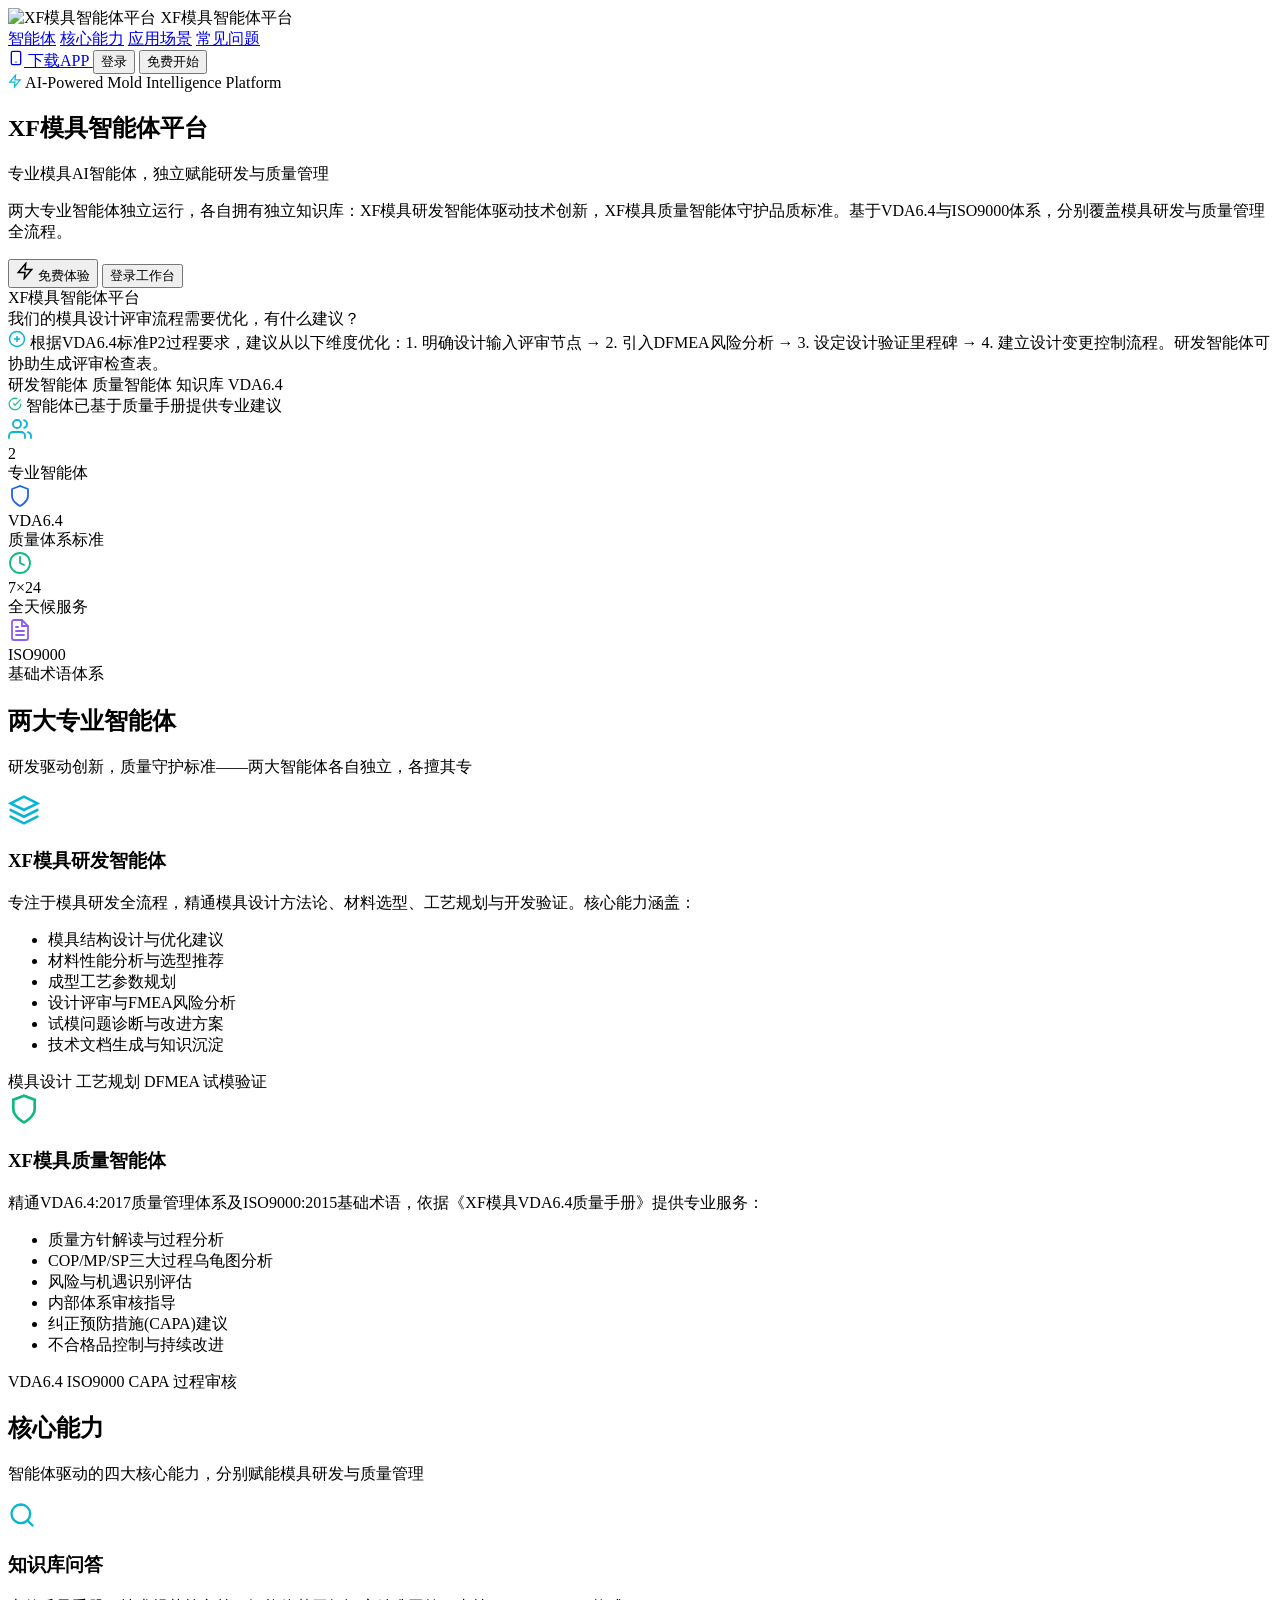
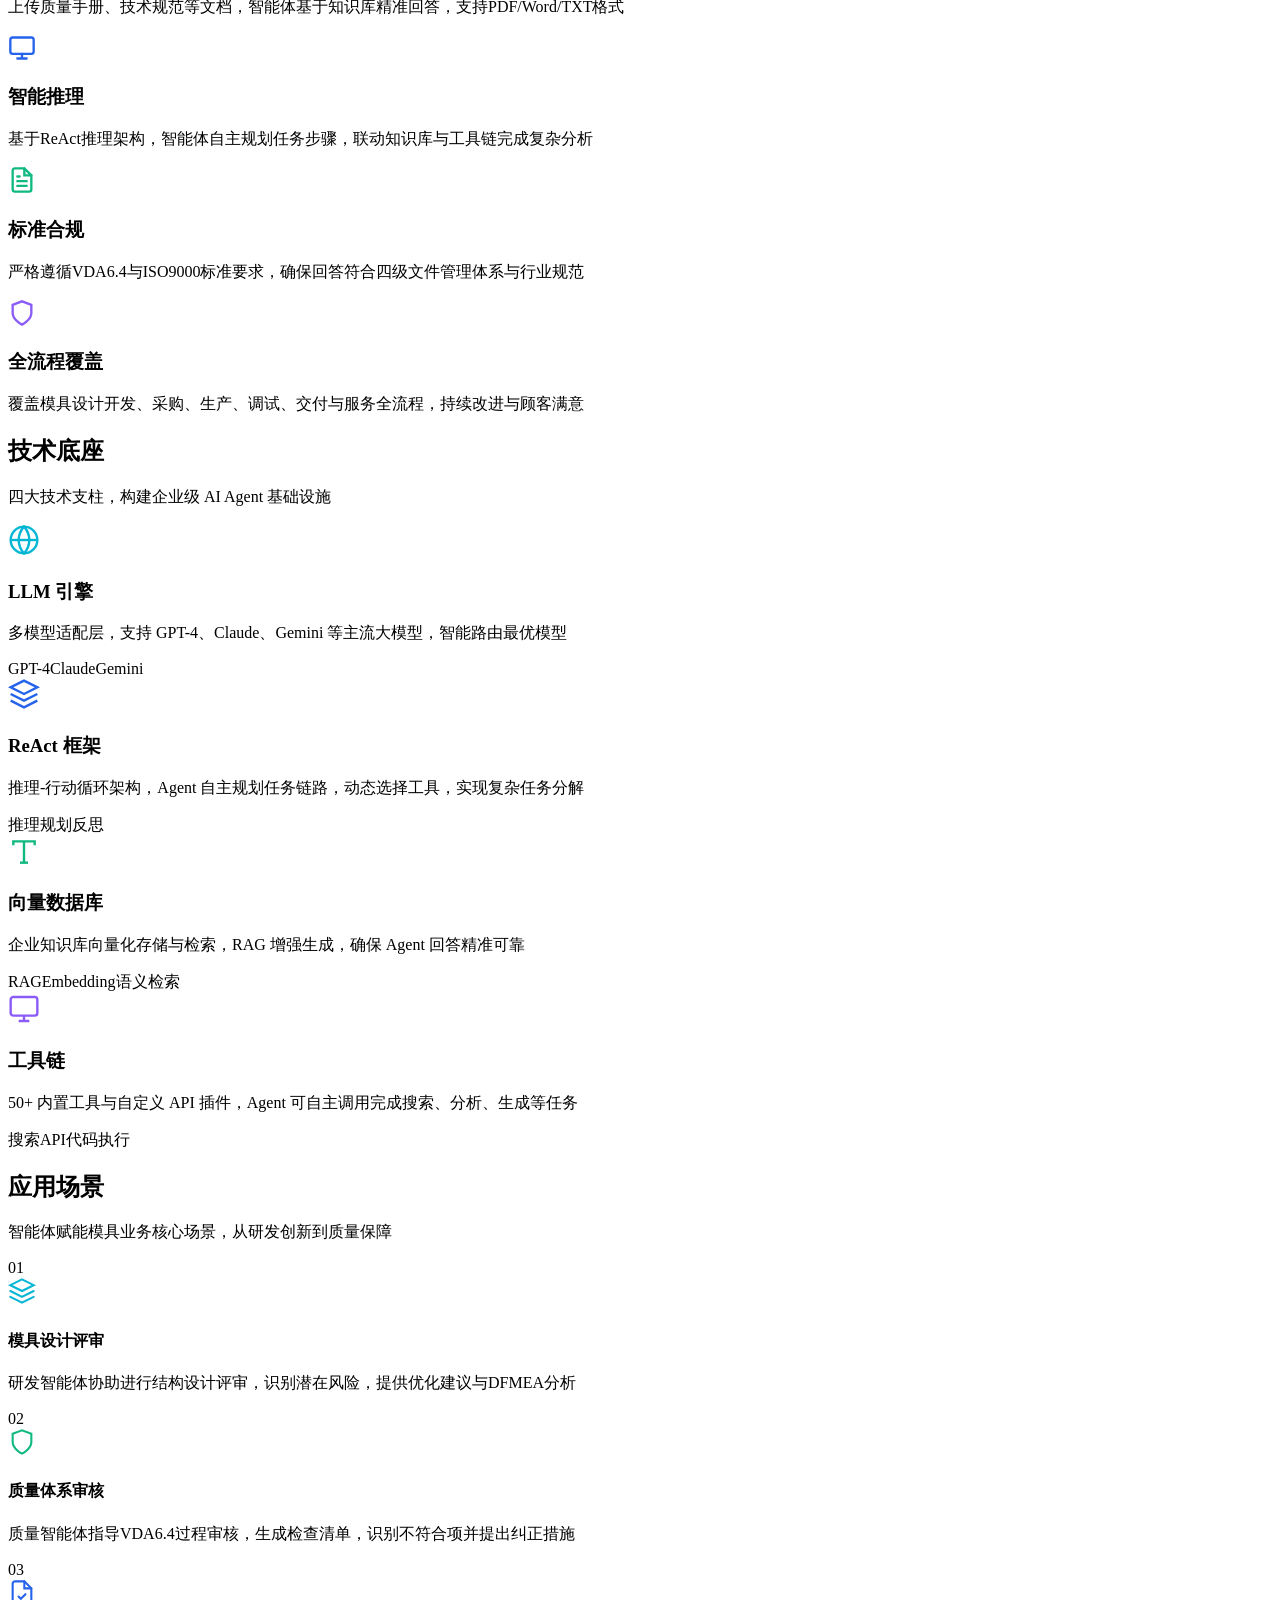
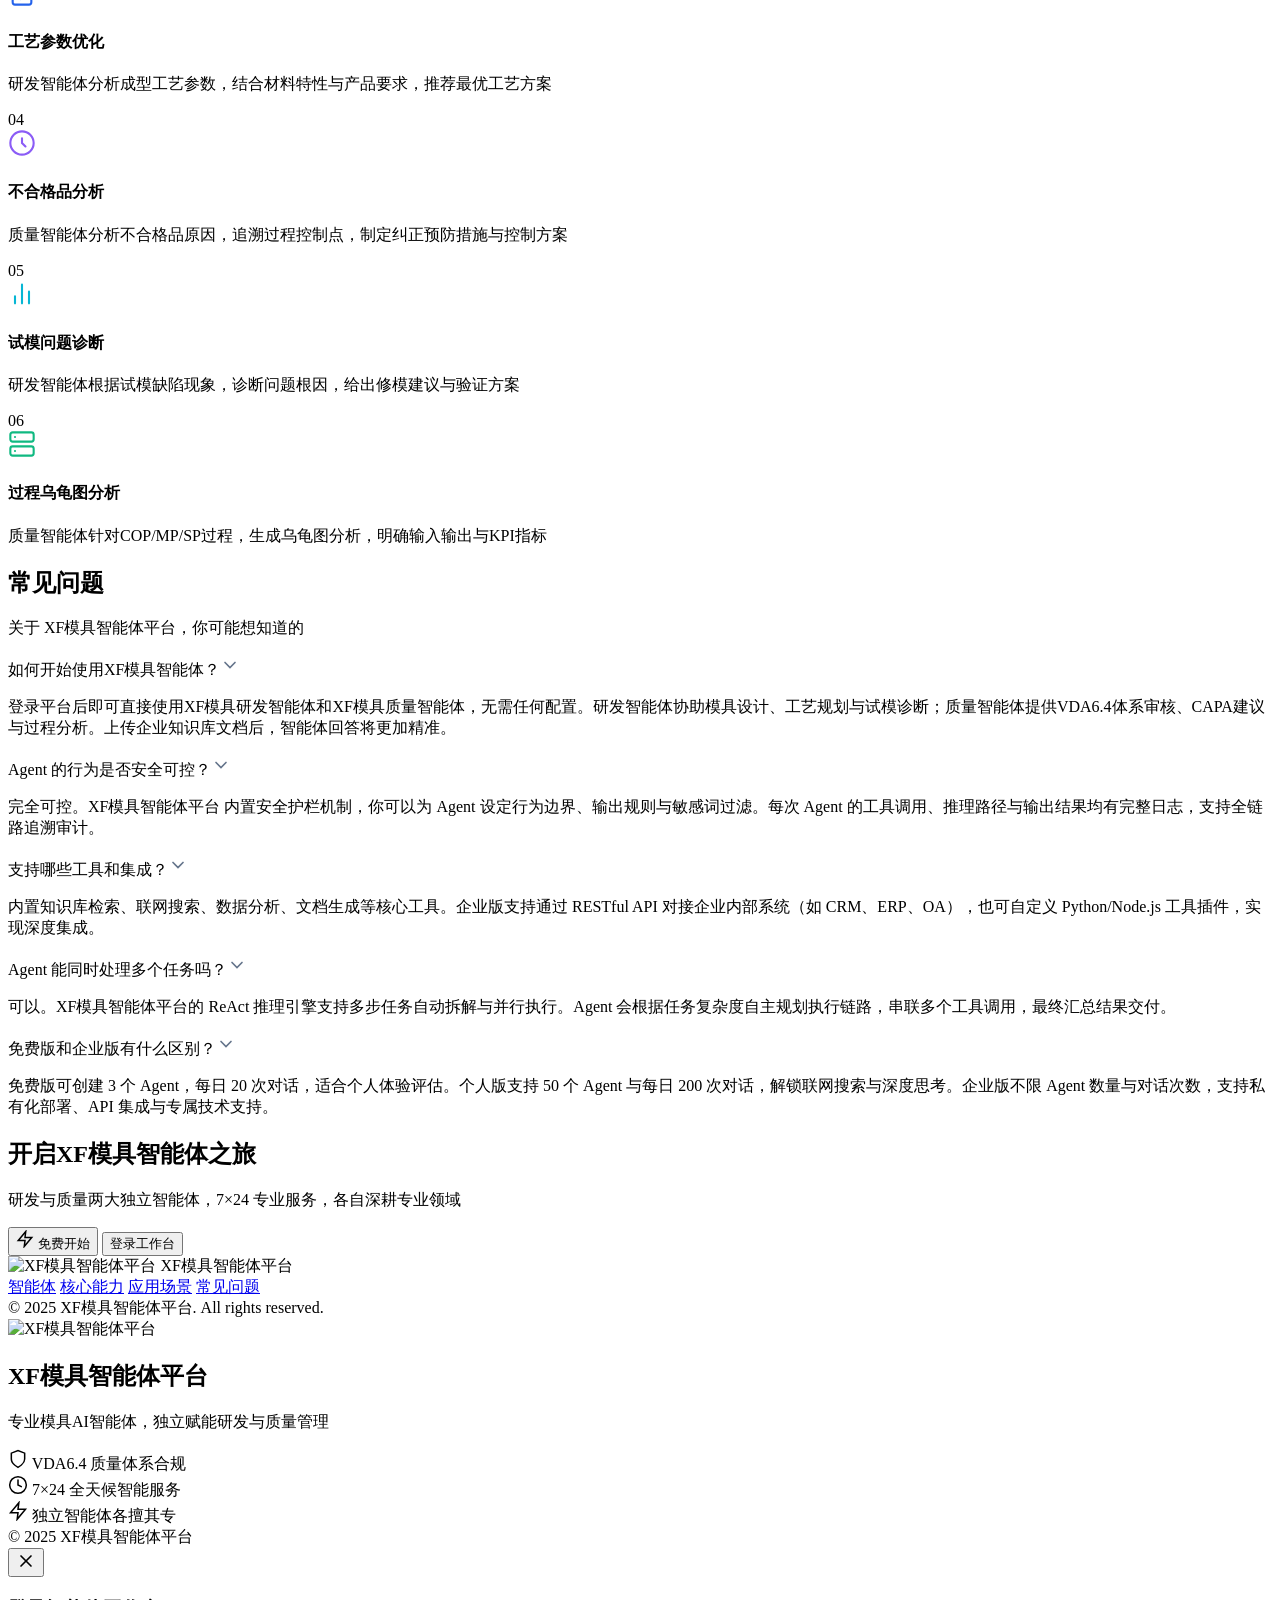
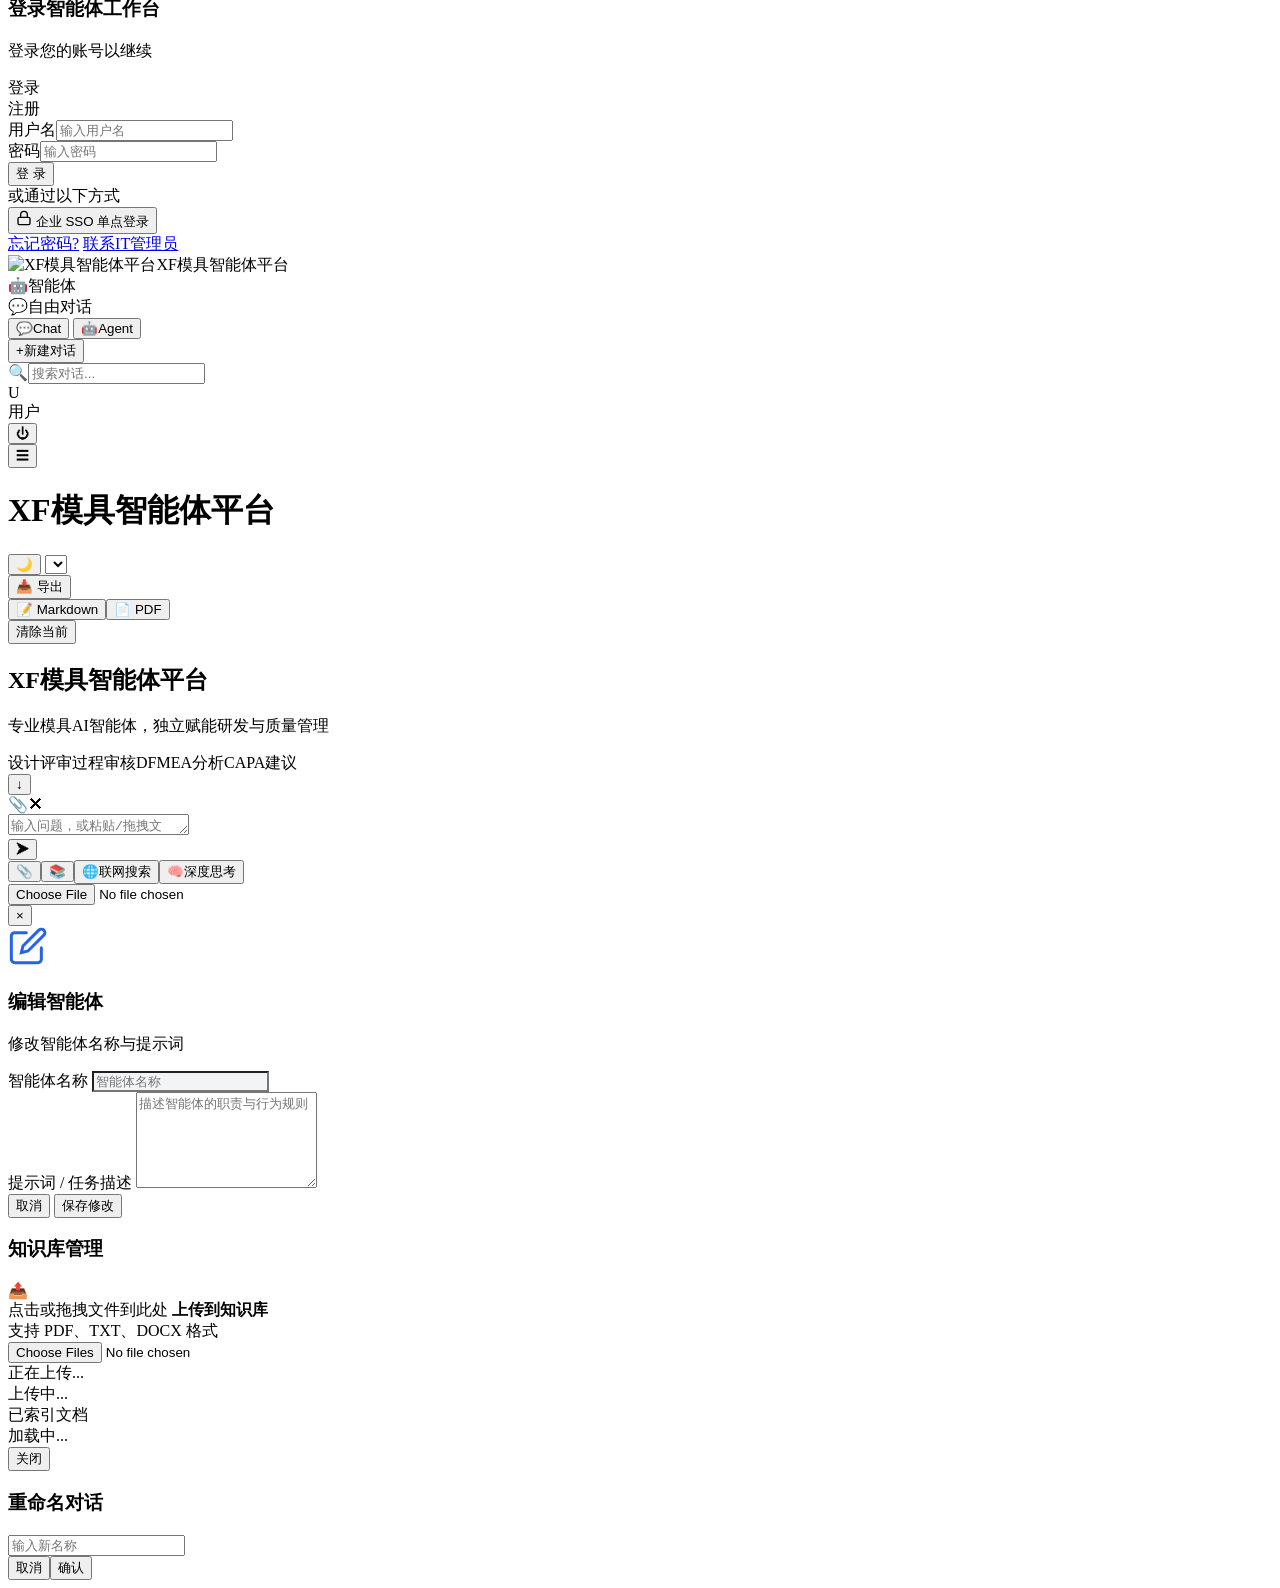
==== app/static/index.html @ c3cd4ba0 "全量上传" ====
<!DOCTYPE html>
<html lang="zh-CN">
<head>
    <meta charset="UTF-8">
    <meta name="viewport" content="width=device-width, initial-scale=1.0, maximum-scale=1.0, user-scalable=no">
    <title>XF模具智能体平台</title>
    <link rel="icon" type="image/png" sizes="32x32" href="/static/icons/icon-96.png">
    <link rel="icon" type="image/png" sizes="192x192" href="/static/icons/icon-192.png">
    <link rel="apple-touch-icon" href="/static/icons/icon-192.png">
    <link rel="manifest" href="/static/manifest.json">
    <meta name="mobile-web-app-capable" content="yes">
    <meta name="apple-mobile-web-app-capable" content="yes">
    <meta name="apple-mobile-web-app-status-bar-style" content="default">
    <meta name="apple-mobile-web-app-title" content="ForgeAgent">
    <meta name="theme-color" content="#0C1629">
    <script src="https://cdn.jsdelivr.net/npm/marked/marked.min.js"></script>
    <link rel="stylesheet" href="https://cdn.jsdelivr.net/gh/highlightjs/cdn-release@11.9.0/build/styles/github.min.css">
    <script src="https://cdn.jsdelivr.net/gh/highlightjs/cdn-release@11.9.0/build/highlight.min.js"></script>
    <link rel="preconnect" href="https://fonts.googleapis.com">
    <link rel="preconnect" href="https://fonts.gstatic.com" crossorigin>
    <link href="https://fonts.googleapis.com/css2?family=Noto+Serif+SC:wght@400;600;700&display=swap" rel="stylesheet">
    <link rel="stylesheet" href="/static/css/style.css">
</head>
<body>
<div class="sidebar-overlay" id="sidebarOverlay" onclick="closeSidebarMobile()"></div>
<div class="toast" id="toast" role="alert" aria-live="polite"></div>

<!-- ========== Landing Page ========== -->
<div class="landing-page" id="loginPage" role="main" aria-label="产品介绍页">

    <!-- Navigation -->
    <nav class="landing-nav" id="landingNav">
        <div class="nav-inner">
            <div class="nav-brand">
                <img class="nav-logo-img" src="/static/icons/icon-96.png" alt="XF模具智能体平台">
                <span class="nav-title">XF模具智能体平台</span>
            </div>
            <div class="nav-links">
                <a href="#agents" class="nav-link">智能体</a>
                <a href="#capabilities" class="nav-link">核心能力</a>
                <a href="#scenarios" class="nav-link">应用场景</a>
                <a href="#faq" class="nav-link">常见问题</a>
            </div>
            <div class="nav-actions">
                <button class="btn-nav-install" id="pwaInstallBtn" onclick="installPWA()" aria-label="安装App" style="display:none;">
                    <svg width="16" height="16" viewBox="0 0 24 24" fill="none" stroke="currentColor" stroke-width="2" stroke-linecap="round"><path d="M21 15v4a2 2 0 01-2 2H5a2 2 0 01-2-2v-4"/><polyline points="7 10 12 15 17 10"/><line x1="12" y1="15" x2="12" y2="3"/></svg>
                    安装App
                </button>
                <a class="btn-nav-download" href="/static/DocAgent.apk" download="ForgeAgent.apk" aria-label="下载APP">
                    <svg width="16" height="16" viewBox="0 0 24 24" fill="none" stroke="currentColor" stroke-width="2" stroke-linecap="round"><rect x="5" y="2" width="14" height="20" rx="2" ry="2"/><line x1="12" y1="18" x2="12.01" y2="18"/></svg>
                    下载APP
                </a>
                <button class="btn-nav-login" onclick="openLoginModal()" aria-label="登录">登录</button>
                <button class="btn-nav-trial" onclick="openTrialModal()" aria-label="免费开始">免费开始</button>
            </div>
        </div>
    </nav>

    <!-- 1. Hero Section — Centered ChatGPT-style -->
    <section class="lp-hero">
        <div class="lp-hero-grid"></div>
        <div class="lp-hero-inner">
            <div class="lp-hero-content reveal">
                <div class="lp-hero-badge">
                    <svg width="14" height="14" viewBox="0 0 24 24" fill="none" stroke="#06B6D4" stroke-width="2"><path d="M13 2L3 14h9l-1 8 10-12h-9l1-8z"/></svg>
                    AI-Powered Mold Intelligence Platform
                </div>
                <h1 class="lp-hero-title seri-font">XF模具智能体平台</h1>
                <p class="lp-hero-subtitle">专业模具AI智能体，独立赋能研发与质量管理</p>
                <p class="lp-hero-desc">两大专业智能体独立运行，各自拥有独立知识库：XF模具研发智能体驱动技术创新，XF模具质量智能体守护品质标准。基于VDA6.4与ISO9000体系，分别覆盖模具研发与质量管理全流程。</p>
                <div class="lp-hero-cta">
                    <button class="btn-hero-primary" onclick="openTrialModal()">
                        <svg width="18" height="18" viewBox="0 0 24 24" fill="none" stroke="currentColor" stroke-width="2"><path d="M13 2L3 14h9l-1 8 10-12h-9l1-8z"/></svg>
                        免费体验
                    </button>
                    <button class="btn-hero-secondary" onclick="openLoginModal()">登录工作台</button>
                </div>
            </div>
            <div class="lp-hero-visual reveal">
                <div class="hero-demo-card">
                    <div class="demo-card-header">
                        <span class="demo-dot" style="background:#EF4444;"></span>
                        <span class="demo-dot" style="background:#06B6D4;"></span>
                        <span class="demo-dot" style="background:#10B981;"></span>
                        <span class="demo-title">XF模具智能体平台</span>
                    </div>
                    <div class="demo-card-body">
                        <div class="demo-msg demo-msg-user">
                            <span>我们的模具设计评审流程需要优化，有什么建议？</span>
                        </div>
                        <div class="demo-msg demo-msg-ai">
                            <svg width="18" height="18" viewBox="0 0 24 24" fill="none" stroke="#06B6D4" stroke-width="2"><circle cx="12" cy="12" r="10"/><path d="M8 12h8M12 8v8"/></svg>
                            <span>根据VDA6.4标准P2过程要求，建议从以下维度优化：1. 明确设计输入评审节点 → 2. 引入DFMEA风险分析 → 3. 设定设计验证里程碑 → 4. 建立设计变更控制流程。研发智能体可协助生成评审检查表。</span>
                        </div>
                        <div class="demo-tools">
                            <span class="demo-tool demo-tool-active">研发智能体</span>
                            <span class="demo-tool demo-tool-active">质量智能体</span>
                            <span class="demo-tool">知识库</span>
                            <span class="demo-tool">VDA6.4</span>
                        </div>
                        <div class="demo-success">
                            <svg width="14" height="14" viewBox="0 0 24 24" fill="none" stroke="#10B981" stroke-width="2"><path d="M22 11.08V12a10 10 0 11-5.93-9.14"/><polyline points="22 4 12 14.01 9 11.01"/></svg>
                            智能体已基于质量手册提供专业建议
                        </div>
                    </div>
                </div>
            </div>
        </div>
    </section>

    <!-- 2. Stats Bar -->
    <section class="lp-stats">
        <div class="lp-stats-inner">
            <div class="lp-stat-item reveal">
                <div class="lp-stat-icon">
                    <svg width="24" height="24" viewBox="0 0 24 24" fill="none" stroke="#06B6D4" stroke-width="1.8" stroke-linecap="round"><path d="M17 21v-2a4 4 0 00-4-4H5a4 4 0 00-4 4v2"/><circle cx="9" cy="7" r="4"/><path d="M23 21v-2a4 4 0 00-3-3.87"/><path d="M16 3.13a4 4 0 010 7.75"/></svg>
                </div>
                <div class="lp-stat-number">2</div>
                <div class="lp-stat-label">专业智能体</div>
            </div>
            <div class="lp-stat-divider"></div>
            <div class="lp-stat-item reveal">
                <div class="lp-stat-icon">
                    <svg width="24" height="24" viewBox="0 0 24 24" fill="none" stroke="#2563EB" stroke-width="1.8" stroke-linecap="round"><path d="M12 22s8-4 8-10V5l-8-3-8 3v7c0 6 8 10 8 10z"/></svg>
                </div>
                <div class="lp-stat-number">VDA6.4</div>
                <div class="lp-stat-label">质量体系标准</div>
            </div>
            <div class="lp-stat-divider"></div>
            <div class="lp-stat-item reveal">
                <div class="lp-stat-icon">
                    <svg width="24" height="24" viewBox="0 0 24 24" fill="none" stroke="#10B981" stroke-width="1.8" stroke-linecap="round"><circle cx="12" cy="12" r="10"/><path d="M12 6v6l4 2"/></svg>
                </div>
                <div class="lp-stat-number">7×24</div>
                <div class="lp-stat-label">全天候服务</div>
            </div>
            <div class="lp-stat-divider"></div>
            <div class="lp-stat-item reveal">
                <div class="lp-stat-icon">
                    <svg width="24" height="24" viewBox="0 0 24 24" fill="none" stroke="#8B5CF6" stroke-width="1.8" stroke-linecap="round"><path d="M14 2H6a2 2 0 00-2 2v16a2 2 0 002 2h12a2 2 0 002-2V8z"/><path d="M14 2v6h6M16 13H8M16 17H8M10 9H8"/></svg>
                </div>
                <div class="lp-stat-number">ISO9000</div>
                <div class="lp-stat-label">基础术语体系</div>
            </div>
        </div>
    </section>

    <!-- 3. Two Agents Introduction -->
    <section class="lp-features" id="agents">
        <div class="section-inner">
            <div class="section-header reveal">
                <h2 class="section-title seri-font">两大专业智能体</h2>
                <p class="section-desc">研发驱动创新，质量守护标准——两大智能体各自独立，各擅其专</p>
            </div>
            <div class="lp-agents-grid">
                <!-- XF模具研发智能体 -->
                <div class="lp-agent-card lp-agent-card--rd reveal">
                    <div class="lp-agent-card-accent"></div>
                    <div class="lp-agent-card-body">
                        <div class="lp-feature-icon" style="--icon-color:#06B6D4;">
                            <svg width="32" height="32" viewBox="0 0 24 24" fill="none" stroke="#06B6D4" stroke-width="2" stroke-linecap="round"><path d="M12 2L2 7l10 5 10-5-10-5z"/><path d="M2 17l10 5 10-5"/><path d="M2 12l10 5 10-5"/></svg>
                        </div>
                        <h3 class="lp-feature-title">XF模具研发智能体</h3>
                        <p class="lp-feature-desc">专注于模具研发全流程，精通模具设计方法论、材料选型、工艺规划与开发验证。核心能力涵盖：</p>
                        <ul class="lp-agent-list">
                            <li>模具结构设计与优化建议</li>
                            <li>材料性能分析与选型推荐</li>
                            <li>成型工艺参数规划</li>
                            <li>设计评审与FMEA风险分析</li>
                            <li>试模问题诊断与改进方案</li>
                            <li>技术文档生成与知识沉淀</li>
                        </ul>
                        <div class="lp-agent-tags">
                            <span class="lp-agent-tag lp-agent-tag--rd">模具设计</span>
                            <span class="lp-agent-tag lp-agent-tag--rd">工艺规划</span>
                            <span class="lp-agent-tag lp-agent-tag--rd">DFMEA</span>
                            <span class="lp-agent-tag lp-agent-tag--rd">试模验证</span>
                        </div>
                    </div>
                </div>
                <!-- XF模具质量智能体 -->
                <div class="lp-agent-card lp-agent-card--qa reveal">
                    <div class="lp-agent-card-accent"></div>
                    <div class="lp-agent-card-body">
                        <div class="lp-feature-icon" style="--icon-color:#10B981;">
                            <svg width="32" height="32" viewBox="0 0 24 24" fill="none" stroke="#10B981" stroke-width="2" stroke-linecap="round"><path d="M12 22s8-4 8-10V5l-8-3-8 3v7c0 6 8 10 8 10z"/></svg>
                        </div>
                        <h3 class="lp-feature-title">XF模具质量智能体</h3>
                        <p class="lp-feature-desc">精通VDA6.4:2017质量管理体系及ISO9000:2015基础术语，依据《XF模具VDA6.4质量手册》提供专业服务：</p>
                        <ul class="lp-agent-list">
                            <li>质量方针解读与过程分析</li>
                            <li>COP/MP/SP三大过程乌龟图分析</li>
                            <li>风险与机遇识别评估</li>
                            <li>内部体系审核指导</li>
                            <li>纠正预防措施(CAPA)建议</li>
                            <li>不合格品控制与持续改进</li>
                        </ul>
                        <div class="lp-agent-tags">
                            <span class="lp-agent-tag lp-agent-tag--qa">VDA6.4</span>
                            <span class="lp-agent-tag lp-agent-tag--qa">ISO9000</span>
                            <span class="lp-agent-tag lp-agent-tag--qa">CAPA</span>
                            <span class="lp-agent-tag lp-agent-tag--qa">过程审核</span>
                        </div>
                    </div>
                </div>
            </div>
        </div>
    </section>

    <!-- 4. Core Capabilities -->
    <section class="lp-capabilities" id="capabilities">
        <div class="section-inner">
            <div class="section-header reveal">
                <h2 class="section-title seri-font">核心能力</h2>
                <p class="section-desc">智能体驱动的四大核心能力，分别赋能模具研发与质量管理</p>
            </div>
            <div class="lp-caps-grid">
                <div class="lp-cap-card reveal">
                    <div class="lp-cap-icon" style="--icon-color:#06B6D4;">
                        <svg width="28" height="28" viewBox="0 0 24 24" fill="none" stroke="#06B6D4" stroke-width="2" stroke-linecap="round"><circle cx="11" cy="11" r="8"/><path d="M21 21l-4.35-4.35"/></svg>
                    </div>
                    <h3 class="lp-cap-title">知识库问答</h3>
                    <p class="lp-cap-desc">上传质量手册、技术规范等文档，智能体基于知识库精准回答，支持PDF/Word/TXT格式</p>
                </div>
                <div class="lp-cap-card reveal">
                    <div class="lp-cap-icon" style="--icon-color:#2563EB;">
                        <svg width="28" height="28" viewBox="0 0 24 24" fill="none" stroke="#2563EB" stroke-width="2" stroke-linecap="round"><rect x="2" y="3" width="20" height="14" rx="2"/><path d="M8 21h8M12 17v4"/></svg>
                    </div>
                    <h3 class="lp-cap-title">智能推理</h3>
                    <p class="lp-cap-desc">基于ReAct推理架构，智能体自主规划任务步骤，联动知识库与工具链完成复杂分析</p>
                </div>
                <div class="lp-cap-card reveal">
                    <div class="lp-cap-icon" style="--icon-color:#10B981;">
                        <svg width="28" height="28" viewBox="0 0 24 24" fill="none" stroke="#10B981" stroke-width="2" stroke-linecap="round"><path d="M14 2H6a2 2 0 00-2 2v16a2 2 0 002 2h12a2 2 0 002-2V8z"/><path d="M14 2v6h6M16 13H8M16 17H8M10 9H8"/></svg>
                    </div>
                    <h3 class="lp-cap-title">标准合规</h3>
                    <p class="lp-cap-desc">严格遵循VDA6.4与ISO9000标准要求，确保回答符合四级文件管理体系与行业规范</p>
                </div>
                <div class="lp-cap-card reveal">
                    <div class="lp-cap-icon" style="--icon-color:#8B5CF6;">
                        <svg width="28" height="28" viewBox="0 0 24 24" fill="none" stroke="#8B5CF6" stroke-width="2" stroke-linecap="round"><path d="M12 22s8-4 8-10V5l-8-3-8 3v7c0 6 8 10 8 10z"/></svg>
                    </div>
                    <h3 class="lp-cap-title">全流程覆盖</h3>
                    <p class="lp-cap-desc">覆盖模具设计开发、采购、生产、调试、交付与服务全流程，持续改进与顾客满意</p>
                </div>
            </div>
        </div>
    </section>

    <!-- 5. Technology Stack — 2×2 Grid -->
    <section class="lp-techstack">
        <div class="section-inner">
            <div class="section-header reveal">
                <h2 class="section-title seri-font">技术底座</h2>
                <p class="section-desc">四大技术支柱，构建企业级 AI Agent 基础设施</p>
            </div>
            <div class="lp-tech-grid">
                <div class="lp-tech-card reveal">
                    <div class="lp-tech-icon">
                        <svg width="32" height="32" viewBox="0 0 24 24" fill="none" stroke="#06B6D4" stroke-width="1.8"><path d="M12 2a10 10 0 110 20 10 10 0 010-20z"/><path d="M2 12h20"/><path d="M12 2a15 15 0 014 10 15 15 0 01-4 10 15 15 0 01-4-10 15 15 0 014-10z"/></svg>
                    </div>
                    <h3>LLM 引擎</h3>
                    <p>多模型适配层，支持 GPT-4、Claude、Gemini 等主流大模型，智能路由最优模型</p>
                    <div class="lp-tech-tags">
                        <span>GPT-4</span><span>Claude</span><span>Gemini</span>
                    </div>
                </div>
                <div class="lp-tech-card reveal">
                    <div class="lp-tech-icon">
                        <svg width="32" height="32" viewBox="0 0 24 24" fill="none" stroke="#2563EB" stroke-width="1.8"><path d="M12 2L2 7l10 5 10-5-10-5z"/><path d="M2 17l10 5 10-5"/><path d="M2 12l10 5 10-5"/></svg>
                    </div>
                    <h3>ReAct 框架</h3>
                    <p>推理-行动循环架构，Agent 自主规划任务链路，动态选择工具，实现复杂任务分解</p>
                    <div class="lp-tech-tags">
                        <span>推理</span><span>规划</span><span>反思</span>
                    </div>
                </div>
                <div class="lp-tech-card reveal">
                    <div class="lp-tech-icon">
                        <svg width="32" height="32" viewBox="0 0 24 24" fill="none" stroke="#10B981" stroke-width="1.8"><path d="M4 7V4h16v3"/><path d="M9 20h6"/><path d="M12 4v16"/></svg>
                    </div>
                    <h3>向量数据库</h3>
                    <p>企业知识库向量化存储与检索，RAG 增强生成，确保 Agent 回答精准可靠</p>
                    <div class="lp-tech-tags">
                        <span>RAG</span><span>Embedding</span><span>语义检索</span>
                    </div>
                </div>
                <div class="lp-tech-card reveal">
                    <div class="lp-tech-icon">
                        <svg width="32" height="32" viewBox="0 0 24 24" fill="none" stroke="#8B5CF6" stroke-width="1.8"><rect x="2" y="3" width="20" height="14" rx="2"/><path d="M8 21h8M12 17v4"/></svg>
                    </div>
                    <h3>工具链</h3>
                    <p>50+ 内置工具与自定义 API 插件，Agent 可自主调用完成搜索、分析、生成等任务</p>
                    <div class="lp-tech-tags">
                        <span>搜索</span><span>API</span><span>代码执行</span>
                    </div>
                </div>
            </div>
        </div>
    </section>

    <!-- 6. Application Scenarios — with numbered badges -->
    <section class="lp-scenarios" id="scenarios">
        <div class="section-inner">
            <div class="section-header reveal">
                <h2 class="section-title seri-font">应用场景</h2>
                <p class="section-desc">智能体赋能模具业务核心场景，从研发创新到质量保障</p>
            </div>
            <div class="lp-scenarios-grid">
                <div class="lp-scenario-card reveal">
                    <div class="lp-scenario-num">01</div>
                    <div class="lp-scenario-icon"><svg width="28" height="28" viewBox="0 0 24 24" fill="none" stroke="#06B6D4" stroke-width="1.8" stroke-linecap="round"><path d="M12 2L2 7l10 5 10-5-10-5z"/><path d="M2 17l10 5 10-5"/><path d="M2 12l10 5 10-5"/></svg></div>
                    <h4 class="lp-scenario-title">模具设计评审</h4>
                    <p class="lp-scenario-desc">研发智能体协助进行结构设计评审，识别潜在风险，提供优化建议与DFMEA分析</p>
                </div>
                <div class="lp-scenario-card reveal">
                    <div class="lp-scenario-num">02</div>
                    <div class="lp-scenario-icon"><svg width="28" height="28" viewBox="0 0 24 24" fill="none" stroke="#10B981" stroke-width="1.8" stroke-linecap="round"><path d="M12 22s8-4 8-10V5l-8-3-8 3v7c0 6 8 10 8 10z"/></svg></div>
                    <h4 class="lp-scenario-title">质量体系审核</h4>
                    <p class="lp-scenario-desc">质量智能体指导VDA6.4过程审核，生成检查清单，识别不符合项并提出纠正措施</p>
                </div>
                <div class="lp-scenario-card reveal">
                    <div class="lp-scenario-num">03</div>
                    <div class="lp-scenario-icon"><svg width="28" height="28" viewBox="0 0 24 24" fill="none" stroke="#2563EB" stroke-width="1.8" stroke-linecap="round"><path d="M14 2H6a2 2 0 00-2 2v16a2 2 0 002 2h12a2 2 0 002-2V8z"/><path d="M14 2v6h6"/><path d="M9 15l2 2 4-4"/></svg></div>
                    <h4 class="lp-scenario-title">工艺参数优化</h4>
                    <p class="lp-scenario-desc">研发智能体分析成型工艺参数，结合材料特性与产品要求，推荐最优工艺方案</p>
                </div>
                <div class="lp-scenario-card reveal">
                    <div class="lp-scenario-num">04</div>
                    <div class="lp-scenario-icon"><svg width="28" height="28" viewBox="0 0 24 24" fill="none" stroke="#8B5CF6" stroke-width="1.8" stroke-linecap="round"><circle cx="12" cy="12" r="10"/><path d="M12 8v4l3 3"/></svg></div>
                    <h4 class="lp-scenario-title">不合格品分析</h4>
                    <p class="lp-scenario-desc">质量智能体分析不合格品原因，追溯过程控制点，制定纠正预防措施与控制方案</p>
                </div>
                <div class="lp-scenario-card reveal">
                    <div class="lp-scenario-num">05</div>
                    <div class="lp-scenario-icon"><svg width="28" height="28" viewBox="0 0 24 24" fill="none" stroke="#06B6D4" stroke-width="1.8" stroke-linecap="round"><path d="M18 20V10M12 20V4M6 20v-6"/></svg></div>
                    <h4 class="lp-scenario-title">试模问题诊断</h4>
                    <p class="lp-scenario-desc">研发智能体根据试模缺陷现象，诊断问题根因，给出修模建议与验证方案</p>
                </div>
                <div class="lp-scenario-card reveal">
                    <div class="lp-scenario-num">06</div>
                    <div class="lp-scenario-icon"><svg width="28" height="28" viewBox="0 0 24 24" fill="none" stroke="#10B981" stroke-width="1.8" stroke-linecap="round"><rect x="2" y="2" width="20" height="8" rx="2"/><rect x="2" y="14" width="20" height="8" rx="2"/><line x1="6" y1="6" x2="6.01" y2="6"/><line x1="6" y1="18" x2="6.01" y2="18"/></svg></div>
                    <h4 class="lp-scenario-title">过程乌龟图分析</h4>
                    <p class="lp-scenario-desc">质量智能体针对COP/MP/SP过程，生成乌龟图分析，明确输入输出与KPI指标</p>
                </div>
            </div>
        </div>
    </section>

    <!-- 7. FAQ Section -->
    <section class="lp-faq" id="faq">
        <div class="section-inner">
            <div class="lp-faq-layout">
                <div class="lp-faq-left reveal">
                    <h2 class="lp-faq-title seri-font">常见问题</h2>
                    <p class="lp-faq-subtitle">关于 XF模具智能体平台，你可能想知道的</p>
                </div>
                <div class="lp-faq-right reveal">
                    <div class="lp-faq-item" onclick="toggleFaq(this)">
                        <div class="lp-faq-q"><span>如何开始使用XF模具智能体？</span><svg class="lp-faq-arrow" width="20" height="20" viewBox="0 0 24 24" fill="none" stroke="#64748B" stroke-width="2" stroke-linecap="round"><polyline points="6 9 12 15 18 9"/></svg></div>
                        <div class="lp-faq-a"><p>登录平台后即可直接使用XF模具研发智能体和XF模具质量智能体，无需任何配置。研发智能体协助模具设计、工艺规划与试模诊断；质量智能体提供VDA6.4体系审核、CAPA建议与过程分析。上传企业知识库文档后，智能体回答将更加精准。</p></div>
                    </div>
                    <div class="lp-faq-item" onclick="toggleFaq(this)">
                        <div class="lp-faq-q"><span>Agent 的行为是否安全可控？</span><svg class="lp-faq-arrow" width="20" height="20" viewBox="0 0 24 24" fill="none" stroke="#64748B" stroke-width="2" stroke-linecap="round"><polyline points="6 9 12 15 18 9"/></svg></div>
                        <div class="lp-faq-a"><p>完全可控。XF模具智能体平台 内置安全护栏机制，你可以为 Agent 设定行为边界、输出规则与敏感词过滤。每次 Agent 的工具调用、推理路径与输出结果均有完整日志，支持全链路追溯审计。</p></div>
                    </div>
                    <div class="lp-faq-item" onclick="toggleFaq(this)">
                        <div class="lp-faq-q"><span>支持哪些工具和集成？</span><svg class="lp-faq-arrow" width="20" height="20" viewBox="0 0 24 24" fill="none" stroke="#64748B" stroke-width="2" stroke-linecap="round"><polyline points="6 9 12 15 18 9"/></svg></div>
                        <div class="lp-faq-a"><p>内置知识库检索、联网搜索、数据分析、文档生成等核心工具。企业版支持通过 RESTful API 对接企业内部系统（如 CRM、ERP、OA），也可自定义 Python/Node.js 工具插件，实现深度集成。</p></div>
                    </div>
                    <div class="lp-faq-item" onclick="toggleFaq(this)">
                        <div class="lp-faq-q"><span>Agent 能同时处理多个任务吗？</span><svg class="lp-faq-arrow" width="20" height="20" viewBox="0 0 24 24" fill="none" stroke="#64748B" stroke-width="2" stroke-linecap="round"><polyline points="6 9 12 15 18 9"/></svg></div>
                        <div class="lp-faq-a"><p>可以。XF模具智能体平台的 ReAct 推理引擎支持多步任务自动拆解与并行执行。Agent 会根据任务复杂度自主规划执行链路，串联多个工具调用，最终汇总结果交付。</p></div>
                    </div>
                    <div class="lp-faq-item" onclick="toggleFaq(this)">
                        <div class="lp-faq-q"><span>免费版和企业版有什么区别？</span><svg class="lp-faq-arrow" width="20" height="20" viewBox="0 0 24 24" fill="none" stroke="#64748B" stroke-width="2" stroke-linecap="round"><polyline points="6 9 12 15 18 9"/></svg></div>
                        <div class="lp-faq-a"><p>免费版可创建 3 个 Agent，每日 20 次对话，适合个人体验评估。个人版支持 50 个 Agent 与每日 200 次对话，解锁联网搜索与深度思考。企业版不限 Agent 数量与对话次数，支持私有化部署、API 集成与专属技术支持。</p></div>
                    </div>
                </div>
            </div>
        </div>
    </section>


    <!-- 8. CTA Section -->
    <section class="lp-cta">
        <div class="lp-cta-inner reveal">
            <h2 class="lp-cta-title seri-font">开启XF模具智能体之旅</h2>
            <p class="lp-cta-desc">研发与质量两大独立智能体，7×24 专业服务，各自深耕专业领域</p>
            <div class="lp-cta-btns">
                <button class="btn-hero-primary" onclick="openTrialModal()">
                    <svg width="18" height="18" viewBox="0 0 24 24" fill="none" stroke="currentColor" stroke-width="2"><path d="M13 2L3 14h9l-1 8 10-12h-9l1-8z"/></svg>
                    免费开始
                </button>
                <button class="btn-hero-secondary btn-hero-secondary--cta" onclick="openLoginModal()">登录工作台</button>
            </div>
        </div>
    </section>

    <!-- Footer -->
    <footer class="lp-footer">
        <div class="lp-footer-inner">
            <div class="lp-footer-brand">
                <img class="nav-logo-img" src="/static/icons/icon-96.png" alt="XF模具智能体平台">
                <span class="lp-footer-name">XF模具智能体平台</span>
            </div>
            <div class="lp-footer-links">
                <a href="#agents">智能体</a>
                <a href="#capabilities">核心能力</a>
                <a href="#scenarios">应用场景</a>
                <a href="#faq">常见问题</a>
            </div>
            <div class="lp-footer-copy">&copy; 2025 XF模具智能体平台. All rights reserved.</div>
        </div>
    </footer>

</div><!-- /landing-page -->

<!-- ========== Login Modal ========== -->
<div class="modal-overlay" id="loginModal" role="dialog" aria-label="登录" aria-modal="true">
    <div class="login-fullscreen">
        <!-- Left: Brand Panel -->
        <div class="login-brand-panel">
            <div class="login-brand-mesh"></div>
            <div class="login-brand-content">
                <div class="login-brand-logo">
                    <img src="/static/icons/icon-96.png" alt="XF模具智能体平台">
                </div>
                <h2 class="login-brand-title seri-font">XF模具智能体平台</h2>
                <p class="login-brand-desc">专业模具AI智能体，独立赋能研发与质量管理</p>
                <div class="login-brand-features">
                    <div class="brand-feature-item">
                        <svg width="20" height="20" viewBox="0 0 24 24" fill="none" stroke="currentColor" stroke-width="1.8" stroke-linecap="round"><path d="M12 22s8-4 8-10V5l-8-3-8 3v7c0 6 8 10 8 10z"/></svg>
                        <span>VDA6.4 质量体系合规</span>
                    </div>
                    <div class="brand-feature-item">
                        <svg width="20" height="20" viewBox="0 0 24 24" fill="none" stroke="currentColor" stroke-width="1.8" stroke-linecap="round"><circle cx="12" cy="12" r="10"/><path d="M12 6v6l4 2"/></svg>
                        <span>7×24 全天候智能服务</span>
                    </div>
                    <div class="brand-feature-item">
                        <svg width="20" height="20" viewBox="0 0 24 24" fill="none" stroke="currentColor" stroke-width="1.8" stroke-linecap="round"><path d="M13 2L3 14h9l-1 8 10-12h-9l1-8z"/></svg>
                        <span>独立智能体各擅其专</span>
                    </div>
                </div>
            </div>
            <div class="login-brand-footer">&copy; 2025 XF模具智能体平台</div>
        </div>
        <!-- Right: Form Panel -->
        <div class="login-form-panel">
            <button class="modal-close-btn" onclick="closeLoginModal()" aria-label="关闭">
                <svg width="20" height="20" viewBox="0 0 24 24" fill="none" stroke="currentColor" stroke-width="2" stroke-linecap="round"><line x1="18" y1="6" x2="6" y2="18"/><line x1="6" y1="6" x2="18" y2="18"/></svg>
            </button>
            <div class="login-form-content">
                <div class="login-form-header">
                    <h3 id="loginModalTitle" class="seri-font">登录智能体工作台</h3>
                    <p class="login-subtitle" id="loginModalSubtitle">登录您的账号以继续</p>
                </div>
                <div class="login-modal-body">
                    <div class="tab-bar" role="tablist">
                        <div class="tab active" onclick="switchTab('login')" role="tab" aria-selected="true" tabindex="0">登录</div>
                        <div class="tab" onclick="switchTab('register')" role="tab" aria-selected="false" tabindex="0">注册</div>
                        <div class="tab-indicator"></div>
                    </div>
                    <div id="loginForm" role="tabpanel">
                        <div class="form-group"><label for="loginUser">用户名</label><input type="text" id="loginUser" placeholder="输入用户名" autocomplete="username"></div>
                        <div class="form-group"><label for="loginPass">密码</label><input type="password" id="loginPass" placeholder="输入密码" onkeydown="if(event.key==='Enter')doLogin()" autocomplete="current-password"></div>
                        <button class="btn btn-login" onclick="doLogin()" aria-label="登录">登 录</button>
                        <div class="msg-box" id="loginMsg" role="status" aria-live="polite"></div>
                    </div>
                    <div id="registerForm" style="display:none" role="tabpanel">
                        <div class="form-group"><label for="regUser">用户名</label><input type="text" id="regUser" placeholder="至少2个字符" autocomplete="username"></div>
                        <div class="form-group"><label for="regPass">密码</label><input type="password" id="regPass" placeholder="至少4个字符" onkeydown="if(event.key==='Enter')doRegister()" autocomplete="new-password"></div>
                        <button class="btn btn-login" onclick="doRegister()" aria-label="注册">注 册</button>
                        <div class="msg-box" id="regMsg" role="status" aria-live="polite"></div>
                    </div>
                </div>
                <div class="login-divider"><span>或通过以下方式</span></div>
                <button class="login-sso-btn" type="button">
                    <svg width="16" height="16" viewBox="0 0 24 24" fill="none" stroke="currentColor" stroke-width="2" stroke-linecap="round" stroke-linejoin="round"><rect x="3" y="11" width="18" height="11" rx="2" ry="2"/><path d="M7 11V7a5 5 0 0110 0v4"/></svg>
                    企业 SSO 单点登录
                </button>
                <div class="login-bottom-links">
                    <a href="javascript:void(0)">忘记密码?</a>
                    <a href="javascript:void(0)">联系IT管理员</a>
                </div>
            </div>
        </div>
    </div>
</div>

<!-- Chat Page -->
<div class="chat-page" id="chatPage" role="main">
    <aside class="sidebar" id="sidebar" role="navigation" aria-label="对话列表">
        <div class="sidebar-header">
            <div class="sidebar-brand" id="sidebarBrand"><img class="sidebar-brand-icon" src="/static/icons/icon-96.png" alt="XF模具智能体平台"><span class="sidebar-brand-name">XF模具智能体平台</span></div>
            <div class="sidebar-section-title" id="agentsSectionTitle"><span class="section-title-icon">🤖</span><span class="section-title-text">智能体</span></div>
            <div class="sidebar-agents-list" id="myAgentsList"></div>
            <div class="sidebar-section-title" id="freeChatSectionTitle"><span class="section-title-icon">💬</span><span class="section-title-text">自由对话</span></div>
            <div class="mode-switcher-box" id="modeSwitcherBox" role="radiogroup" aria-label="模式切换">
                <button class="mode-btn" id="modeChat" onclick="switchMode('chat')" role="radio" aria-checked="false" aria-label="Chat模式"><span class="mode-icon">💬</span><span class="mode-label">Chat</span></button>
                <button class="mode-btn active" id="modeAgent" onclick="switchMode('agent')" role="radio" aria-checked="true" aria-label="Agent模式"><span class="mode-icon">🤖</span><span class="mode-label">Agent</span></button>
            </div>
            <button class="new-chat-btn" onclick="createNewChat()" aria-label="新建对话"><span class="plus-icon">+</span><span>新建对话</span></button>
            <div class="chat-search" id="chatSearch"><span class="search-icon">🔍</span><input type="text" id="chatSearchInput" placeholder="搜索对话..." oninput="filterChats(this.value)" aria-label="搜索对话"></div>
        </div>
            <div class="chat-list" id="chatList" role="list" aria-label="会话列表"></div>
        <div class="sidebar-footer"><div class="user-avatar" id="sidebarAvatar" aria-hidden="true">U</div><div class="user-name" id="sidebarUsername">用户</div><button class="logout-btn" onclick="doLogout()" title="退出登录" aria-label="退出登录">⏻</button></div>
    </aside>
    <div class="chat-main">
        <header class="chat-header">
            <button class="toggle-sidebar-btn" onclick="toggleSidebar()" title="切换侧边栏" aria-label="切换侧边栏">☰</button>
            <h1 id="chatTitle">XF模具智能体平台</h1>
            <div class="header-actions">
                <button class="header-btn" onclick="toggleTheme()" title="切换暗色/亮色模式" id="themeBtn" aria-label="切换主题">🌙</button>
                <select class="model-select" id="modelSelect" onchange="switchModel()" title="切换模型" aria-label="选择模型"></select>
                <div class="export-wrapper"><button class="header-btn" onclick="toggleExportDropdown()" title="导出对话" aria-label="导出对话" aria-haspopup="true">📥 导出</button><div class="export-dropdown" id="exportDropdown" role="menu"><button onclick="exportChat('md')" role="menuitem">📝 Markdown</button><button onclick="exportChat('pdf')" role="menuitem">📄 PDF</button></div></div>
                <div class="export-wrapper" id="headerKbWrapper" style="display:none;"><button class="header-btn kb-btn" onclick="toggleKbPanel()" title="知识库" aria-label="知识库" aria-haspopup="true">📚 知识库</button><div class="kb-panel" id="kbPanel"><div class="kb-panel-header"><h4>知识库</h4><span class="kb-agent-name" id="kbAgentName">未选择智能体</span></div><div class="kb-panel-upload"><button class="kb-upload-btn" onclick="document.getElementById('headerKbFileInput').click()">📤 上传文档</button><input type="file" id="headerKbFileInput" accept=".pdf,.txt,.docx" onchange="uploadKbDoc(this)" style="display:none"></div><div class="kb-panel-list" id="kbDocList"><div class="kb-empty">加载中...</div></div></div></div>
                <button class="header-btn danger" onclick="clearCurrentChat()" aria-label="清除当前对话">清除当前</button>
            </div>
        </header>
        <div class="chat-content centered" id="chatContent">
            <div class="welcome-center" id="welcomeCenter"><h2>XF模具智能体平台</h2><p>专业模具AI智能体，独立赋能研发与质量管理</p><div class="quick-actions"><span class="quick-action" onclick="sendQuick('模具设计评审有哪些关键节点？')" role="button" tabindex="0">设计评审</span><span class="quick-action" onclick="sendQuick('VDA6.4过程审核要点是什么？')" role="button" tabindex="0">过程审核</span><span class="quick-action" onclick="sendQuick('帮我分析DFMEA风险')" role="button" tabindex="0">DFMEA分析</span><span class="quick-action" onclick="sendQuick('不合格品纠正措施怎么制定？')" role="button" tabindex="0">CAPA建议</span></div></div>
            <div class="chat-messages" id="chatMessages" role="log" aria-label="对话消息" aria-live="polite"></div>
            <button class="scroll-bottom-btn" id="scrollBottomBtn" onclick="scrollToBottom()" title="滚动到底部" aria-label="滚动到底部">↓</button>
            <div class="typing-indicator" id="typingIndicator" aria-hidden="true"><div style="display:flex;align-items:center;gap:12px;"><div class="dots"><div class="dot"></div><div class="dot"></div><div class="dot"></div></div></div></div>
            <div class="chat-input-area"><div class="input-container"><div class="file-bar" id="fileBar"><span id="fileIcon">📎</span><span class="file-name" id="fileName"></span><span class="remove-file" onclick="removeFile()" role="button" aria-label="移除文件">✕</span></div><div class="agent-kb-bar" id="agentKbBar" style="display:none;">
                    <span class="kb-bar-icon">📚</span>
                    <span class="kb-bar-text">知识库上传模式</span>
                    <span class="kb-bar-hint">下一个文件将上传到当前智能体的专属知识库</span>
                    <span class="kb-bar-remove" onclick="toggleAgentKbUpload()" role="button" aria-label="关闭">✕</span>
                </div>
            <div class="input-top"><textarea id="msgInput" rows="1" placeholder="输入问题，或粘贴/拖拽文件..." onkeydown="handleKey(event)" oninput="autoResize(this)" aria-label="输入消息"></textarea><div class="send-btn-wrap"><button class="icon-btn send" id="sendBtn" onclick="sendMessage()" title="发送" aria-label="发送消息">➤</button><button class="icon-btn stop" id="stopBtn" onclick="stopGeneration()" title="停止生成" style="display:none;" aria-label="停止生成">■</button></div></div><div class="input-toolbar"><button class="toolbar-btn" onclick="document.getElementById('fileInput').click()" title="上传文件或图片" aria-label="上传文件">📎</button><button class="toolbar-btn kb-upload-btn" id="kbUploadToggle" onclick="toggleAgentKbUpload()" title="上传到智能体知识库" aria-label="上传到知识库">📚</button><button class="web-search-toggle" id="webSearchToggle" onclick="toggleWebSearch()" title="开启/关闭联网搜索" aria-label="联网搜索" aria-pressed="false"><span class="toggle-icon">🌐</span><span class="toggle-label">联网搜索</span></button><button class="deep-think-toggle" id="deepThinkToggle" onclick="toggleDeepThink()" title="开启/关闭深度思考" aria-label="深度思考" aria-pressed="false"><span class="toggle-icon">🧠</span><span class="toggle-label">深度思考</span></button></div></div></div>
        </div>
        <input type="file" id="fileInput" accept=".pdf,.txt,.docx,.png,.jpg,.jpeg,.gif,.bmp,.webp,.csv,.xlsx,.xls,.doc,.ppt,.pptx,.md,.json,.py,.js,.html,.css" onchange="onFileSelected(event)" aria-hidden="true">
    </div>
</div>



<!-- Agent Edit Modal -->
<div class="modal-overlay" id="agentEditModal" role="dialog" aria-label="编辑智能体" aria-modal="true">
    <div class="agent-create-modal">
        <button class="modal-close-btn" onclick="closeAgentEditModal()" aria-label="关闭">&times;</button>
        <div class="agent-create-inner">
            <div class="agent-create-header">
                <svg width="40" height="40" viewBox="0 0 24 24" fill="none" stroke="#2563EB" stroke-width="1.8" stroke-linecap="round"><path d="M11 4H4a2 2 0 00-2 2v14a2 2 0 002 2h14a2 2 0 002-2v-7"/><path d="M18.5 2.5a2.121 2.121 0 013 3L12 15l-4 1 1-4 9.5-9.5z"/></svg>
                <h3>编辑智能体</h3>
                <p>修改智能体名称与提示词</p>
            </div>
            <div class="agent-create-body">
                <div class="form-group">
                    <label for="editAgentName">智能体名称</label>
                    <input type="text" id="editAgentName" placeholder="智能体名称" maxlength="30" readonly style="background:#f3f4f6;color:#9ca3af;cursor:not-allowed;">
                </div>
                <div class="form-group">
                    <label for="editAgentTask">提示词 / 任务描述</label>
                    <textarea id="editAgentTask" rows="6" placeholder="描述智能体的职责与行为规则"></textarea>
                </div>
            </div>
            <div class="agent-create-footer">
                <button class="btn btn-cancel" onclick="closeAgentEditModal()">取消</button>
                <button class="btn btn-forge" onclick="saveAgentEdit()">保存修改</button>
            </div>
        </div>
    </div>
</div>

<!-- Knowledge Base Modal -->
<div class="modal-overlay" id="docsModal" role="dialog" aria-label="知识库管理" aria-modal="true">
    <div class="modal"><h3>知识库管理</h3><div class="upload-section" id="uploadZone" onclick="document.getElementById('kbFileInput').click()" role="button" aria-label="上传文档"><div class="upload-icon">📤</div><div class="upload-text">点击或拖拽文件到此处 <strong>上传到知识库</strong></div><div class="upload-hint">支持 PDF、TXT、DOCX 格式</div></div><input type="file" id="kbFileInput" accept=".pdf,.txt,.docx" onchange="onKbFileSelected(event)" multiple aria-hidden="true"><div class="upload-progress" id="uploadProgress" role="progressbar"><div class="progress-file" id="progressFileName">正在上传...</div><div class="progress-bar-bg"><div class="progress-bar-fill" id="progressBarFill"></div></div><div class="progress-status" id="progressStatus">上传中...</div></div><div class="divider">已索引文档</div><div class="doc-list" id="docList" role="list"><div class="doc-empty">加载中...</div></div><button class="btn btn-primary close-btn" onclick="closeDocs()" aria-label="关闭">关闭</button></div>
</div>

<!-- Rename Overlay -->
<div class="rename-overlay" id="renameOverlay" role="dialog" aria-label="重命名对话" aria-modal="true">
    <div class="rename-card"><h3>重命名对话</h3><input type="text" id="renameInput" placeholder="输入新名称" onkeydown="if(event.key==='Enter')confirmRename()" aria-label="新名称"><div class="rename-btns"><button class="cancel-btn" onclick="cancelRename()" aria-label="取消">取消</button><button class="confirm-btn" onclick="confirmRename()" aria-label="确认重命名">确认</button></div></div>
</div>

<script>
if ('serviceWorker' in navigator) {
    window.addEventListener('load', function() {
        navigator.serviceWorker.register('/static/sw.js').then(function(reg) {
            console.log('SW registered:', reg.scope);
            reg.addEventListener('updatefound', function() {
                var newWorker = reg.installing;
                newWorker.addEventListener('statechange', function() {
                    if (newWorker.state === 'installed' && navigator.serviceWorker.controller) { console.log('New SW available'); }
                });
            });
        }).catch(function(err) { console.warn('SW registration failed:', err); });
    });
}
let deferredPrompt = null;
window.addEventListener('beforeinstallprompt', function(e) {
    e.preventDefault(); deferredPrompt = e;
    var installBtn = document.getElementById('pwaInstallBtn');
    if (installBtn) installBtn.style.display = 'flex';
});
function installPWA() {
    if (!deferredPrompt) return;
    deferredPrompt.prompt();
    deferredPrompt.userChoice.then(function(choice) {
        if (choice.outcome === 'accepted') showToast('ForgeAgent 已添加到桌面');
        deferredPrompt = null;
        var installBtn = document.getElementById('pwaInstallBtn');
        if (installBtn) installBtn.style.display = 'none';
    });
}
</script>
<script>
function toggleFaq(el) {
    const isActive = el.classList.contains('active');
    document.querySelectorAll('.lp-faq-item').forEach(function(item) { item.classList.remove('active'); });
    if (!isActive) el.classList.add('active');
}
</script>
<script src="/static/js/app.js"></script>
</body>
</html>
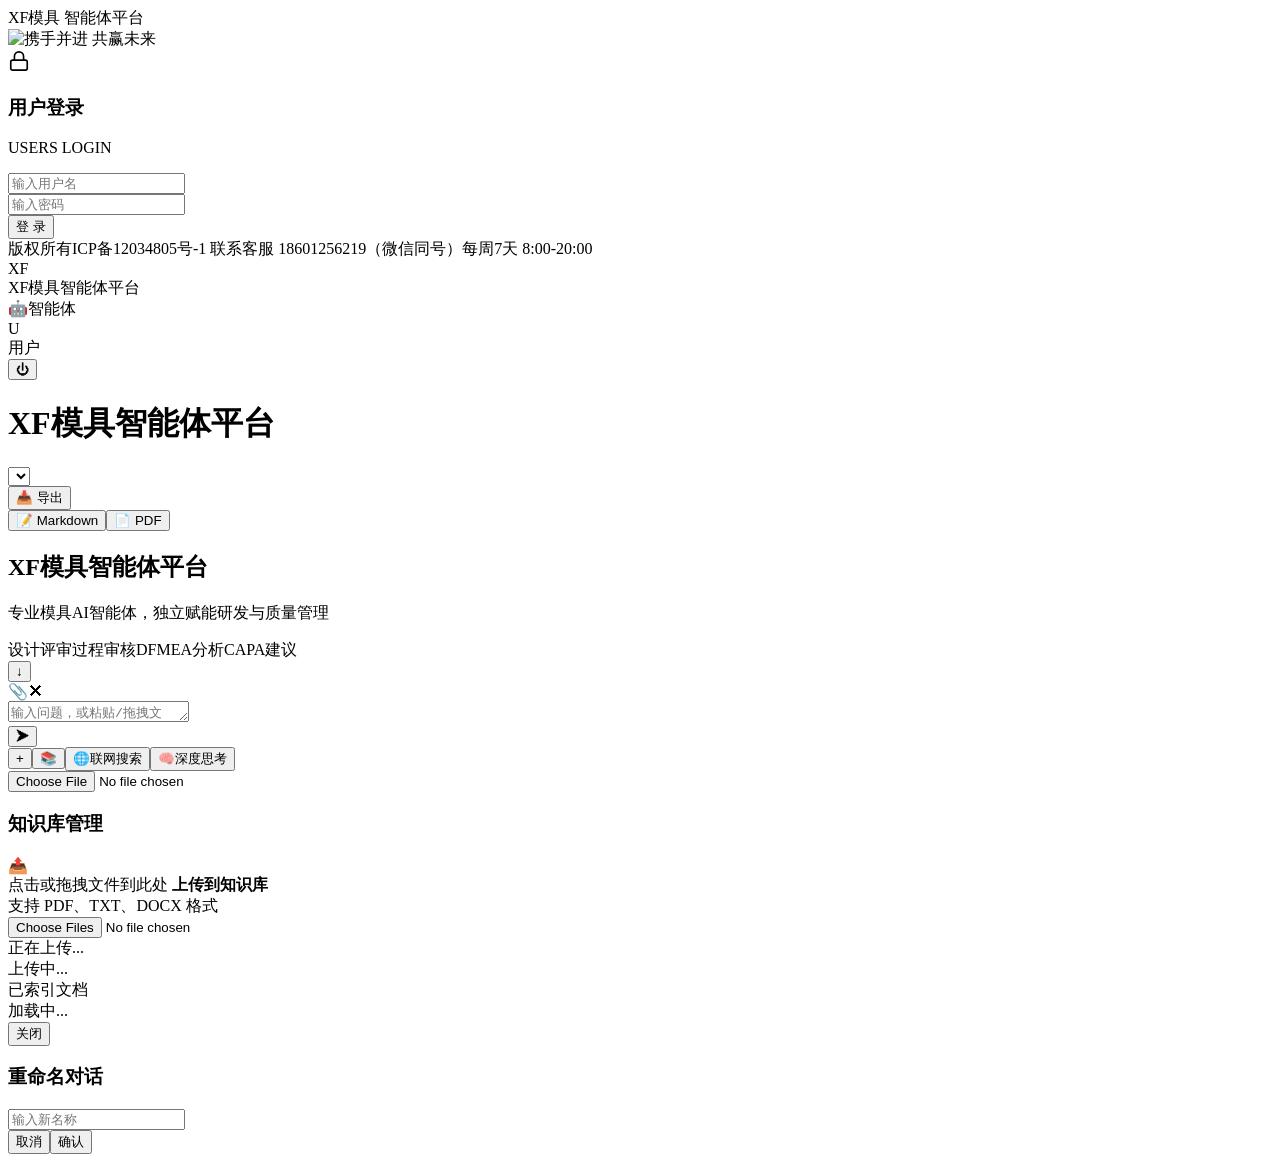
==== commit 41842a0d: "fix: 恢复最新UI + 应用prompt编辑按钮移除修改 - app/static/index.html" ====
--- a/app/static/index.html
+++ b/app/static/index.html
@@ -25,465 +25,47 @@
 <div class="sidebar-overlay" id="sidebarOverlay" onclick="closeSidebarMobile()"></div>
 <div class="toast" id="toast" role="alert" aria-live="polite"></div>
 
-<!-- ========== Landing Page ========== -->
-<div class="landing-page" id="loginPage" role="main" aria-label="产品介绍页">
-
-    <!-- Navigation -->
-    <nav class="landing-nav" id="landingNav">
-        <div class="nav-inner">
-            <div class="nav-brand">
-                <img class="nav-logo-img" src="/static/icons/icon-96.png" alt="XF模具智能体平台">
-                <span class="nav-title">XF模具智能体平台</span>
-            </div>
-            <div class="nav-links">
-                <a href="#agents" class="nav-link">智能体</a>
-                <a href="#capabilities" class="nav-link">核心能力</a>
-                <a href="#scenarios" class="nav-link">应用场景</a>
-                <a href="#faq" class="nav-link">常见问题</a>
-            </div>
-            <div class="nav-actions">
-                <button class="btn-nav-install" id="pwaInstallBtn" onclick="installPWA()" aria-label="安装App" style="display:none;">
-                    <svg width="16" height="16" viewBox="0 0 24 24" fill="none" stroke="currentColor" stroke-width="2" stroke-linecap="round"><path d="M21 15v4a2 2 0 01-2 2H5a2 2 0 01-2-2v-4"/><polyline points="7 10 12 15 17 10"/><line x1="12" y1="15" x2="12" y2="3"/></svg>
-                    安装App
-                </button>
-                <a class="btn-nav-download" href="/static/DocAgent.apk" download="ForgeAgent.apk" aria-label="下载APP">
-                    <svg width="16" height="16" viewBox="0 0 24 24" fill="none" stroke="currentColor" stroke-width="2" stroke-linecap="round"><rect x="5" y="2" width="14" height="20" rx="2" ry="2"/><line x1="12" y1="18" x2="12.01" y2="18"/></svg>
-                    下载APP
-                </a>
-                <button class="btn-nav-login" onclick="openLoginModal()" aria-label="登录">登录</button>
-                <button class="btn-nav-trial" onclick="openTrialModal()" aria-label="免费开始">免费开始</button>
-            </div>
-        </div>
-    </nav>
-
-    <!-- 1. Hero Section — Centered ChatGPT-style -->
-    <section class="lp-hero">
-        <div class="lp-hero-grid"></div>
-        <div class="lp-hero-inner">
-            <div class="lp-hero-content reveal">
-                <div class="lp-hero-badge">
-                    <svg width="14" height="14" viewBox="0 0 24 24" fill="none" stroke="#06B6D4" stroke-width="2"><path d="M13 2L3 14h9l-1 8 10-12h-9l1-8z"/></svg>
-                    AI-Powered Mold Intelligence Platform
-                </div>
-                <h1 class="lp-hero-title seri-font">XF模具智能体平台</h1>
-                <p class="lp-hero-subtitle">专业模具AI智能体，独立赋能研发与质量管理</p>
-                <p class="lp-hero-desc">两大专业智能体独立运行，各自拥有独立知识库：XF模具研发智能体驱动技术创新，XF模具质量智能体守护品质标准。基于VDA6.4与ISO9000体系，分别覆盖模具研发与质量管理全流程。</p>
-                <div class="lp-hero-cta">
-                    <button class="btn-hero-primary" onclick="openTrialModal()">
-                        <svg width="18" height="18" viewBox="0 0 24 24" fill="none" stroke="currentColor" stroke-width="2"><path d="M13 2L3 14h9l-1 8 10-12h-9l1-8z"/></svg>
-                        免费体验
-                    </button>
-                    <button class="btn-hero-secondary" onclick="openLoginModal()">登录工作台</button>
-                </div>
-            </div>
-            <div class="lp-hero-visual reveal">
-                <div class="hero-demo-card">
-                    <div class="demo-card-header">
-                        <span class="demo-dot" style="background:#EF4444;"></span>
-                        <span class="demo-dot" style="background:#06B6D4;"></span>
-                        <span class="demo-dot" style="background:#10B981;"></span>
-                        <span class="demo-title">XF模具智能体平台</span>
-                    </div>
-                    <div class="demo-card-body">
-                        <div class="demo-msg demo-msg-user">
-                            <span>我们的模具设计评审流程需要优化，有什么建议？</span>
+<!-- Landing Page 已删除，直接显示登录页 -->
+
+<!-- ========== Login Modal (默认显示为首页) ========== -->
+<div class="modal-overlay show" id="loginModal" role="dialog" aria-label="登录" aria-modal="true">
+    <div class="login-fullscreen">
+        <!-- Top Red Bar -->
+        <div class="login-top-bar">
+            <span class="login-top-bar-brand">XF模具 智能体平台</span>
+        </div>
+        <!-- Main Content Area -->
+        <div class="login-main-area">
+            <!-- Left: Calligraphy -->
+            <div class="login-left-panel">
+                <img class="login-calligraphy-img" src="/static/images/calligraphy_clean.png" alt="携手并进 共赢未来">
+            </div>
+            <!-- Right: Login Form -->
+            <div class="login-right-panel">
+                <div class="login-form-card">
+                    <div class="login-form-header">
+                        <div class="login-form-title-row">
+                            <svg class="login-lock-icon" width="22" height="22" viewBox="0 0 24 24" fill="none" stroke="currentColor" stroke-width="1.8" stroke-linecap="round" stroke-linejoin="round"><rect x="3" y="11" width="18" height="11" rx="2" ry="2"/><path d="M7 11V7a5 5 0 0110 0v4"/></svg>
+                            <h3 id="loginModalTitle">用户登录</h3>
                         </div>
-                        <div class="demo-msg demo-msg-ai">
-                            <svg width="18" height="18" viewBox="0 0 24 24" fill="none" stroke="#06B6D4" stroke-width="2"><circle cx="12" cy="12" r="10"/><path d="M8 12h8M12 8v8"/></svg>
-                            <span>根据VDA6.4标准P2过程要求，建议从以下维度优化：1. 明确设计输入评审节点 → 2. 引入DFMEA风险分析 → 3. 设定设计验证里程碑 → 4. 建立设计变更控制流程。研发智能体可协助生成评审检查表。</span>
+                        <p class="login-subtitle" id="loginModalSubtitle">USERS LOGIN</p>
+                        <div class="login-subtitle-line"></div>
+                    </div>
+                    <div class="login-modal-body">
+                        <div id="loginForm" role="tabpanel">
+                            <div class="form-group"><input type="text" id="loginUser" placeholder="输入用户名" autocomplete="username"></div>
+                            <div class="form-group"><input type="password" id="loginPass" placeholder="输入密码" onkeydown="if(event.key==='Enter')doLogin()" autocomplete="current-password"></div>
+                            <button class="btn btn-login" onclick="doLogin()" aria-label="登录">登 录</button>
+                            <div class="msg-box" id="loginMsg" role="status" aria-live="polite"></div>
                         </div>
-                        <div class="demo-tools">
-                            <span class="demo-tool demo-tool-active">研发智能体</span>
-                            <span class="demo-tool demo-tool-active">质量智能体</span>
-                            <span class="demo-tool">知识库</span>
-                            <span class="demo-tool">VDA6.4</span>
-                        </div>
-                        <div class="demo-success">
-                            <svg width="14" height="14" viewBox="0 0 24 24" fill="none" stroke="#10B981" stroke-width="2"><path d="M22 11.08V12a10 10 0 11-5.93-9.14"/><polyline points="22 4 12 14.01 9 11.01"/></svg>
-                            智能体已基于质量手册提供专业建议
-                        </div>
-                    </div>
-                </div>
-            </div>
-        </div>
-    </section>
-
-    <!-- 2. Stats Bar -->
-    <section class="lp-stats">
-        <div class="lp-stats-inner">
-            <div class="lp-stat-item reveal">
-                <div class="lp-stat-icon">
-                    <svg width="24" height="24" viewBox="0 0 24 24" fill="none" stroke="#06B6D4" stroke-width="1.8" stroke-linecap="round"><path d="M17 21v-2a4 4 0 00-4-4H5a4 4 0 00-4 4v2"/><circle cx="9" cy="7" r="4"/><path d="M23 21v-2a4 4 0 00-3-3.87"/><path d="M16 3.13a4 4 0 010 7.75"/></svg>
-                </div>
-                <div class="lp-stat-number">2</div>
-                <div class="lp-stat-label">专业智能体</div>
-            </div>
-            <div class="lp-stat-divider"></div>
-            <div class="lp-stat-item reveal">
-                <div class="lp-stat-icon">
-                    <svg width="24" height="24" viewBox="0 0 24 24" fill="none" stroke="#2563EB" stroke-width="1.8" stroke-linecap="round"><path d="M12 22s8-4 8-10V5l-8-3-8 3v7c0 6 8 10 8 10z"/></svg>
-                </div>
-                <div class="lp-stat-number">VDA6.4</div>
-                <div class="lp-stat-label">质量体系标准</div>
-            </div>
-            <div class="lp-stat-divider"></div>
-            <div class="lp-stat-item reveal">
-                <div class="lp-stat-icon">
-                    <svg width="24" height="24" viewBox="0 0 24 24" fill="none" stroke="#10B981" stroke-width="1.8" stroke-linecap="round"><circle cx="12" cy="12" r="10"/><path d="M12 6v6l4 2"/></svg>
-                </div>
-                <div class="lp-stat-number">7×24</div>
-                <div class="lp-stat-label">全天候服务</div>
-            </div>
-            <div class="lp-stat-divider"></div>
-            <div class="lp-stat-item reveal">
-                <div class="lp-stat-icon">
-                    <svg width="24" height="24" viewBox="0 0 24 24" fill="none" stroke="#8B5CF6" stroke-width="1.8" stroke-linecap="round"><path d="M14 2H6a2 2 0 00-2 2v16a2 2 0 002 2h12a2 2 0 002-2V8z"/><path d="M14 2v6h6M16 13H8M16 17H8M10 9H8"/></svg>
-                </div>
-                <div class="lp-stat-number">ISO9000</div>
-                <div class="lp-stat-label">基础术语体系</div>
-            </div>
-        </div>
-    </section>
-
-    <!-- 3. Two Agents Introduction -->
-    <section class="lp-features" id="agents">
-        <div class="section-inner">
-            <div class="section-header reveal">
-                <h2 class="section-title seri-font">两大专业智能体</h2>
-                <p class="section-desc">研发驱动创新，质量守护标准——两大智能体各自独立，各擅其专</p>
-            </div>
-            <div class="lp-agents-grid">
-                <!-- XF模具研发智能体 -->
-                <div class="lp-agent-card lp-agent-card--rd reveal">
-                    <div class="lp-agent-card-accent"></div>
-                    <div class="lp-agent-card-body">
-                        <div class="lp-feature-icon" style="--icon-color:#06B6D4;">
-                            <svg width="32" height="32" viewBox="0 0 24 24" fill="none" stroke="#06B6D4" stroke-width="2" stroke-linecap="round"><path d="M12 2L2 7l10 5 10-5-10-5z"/><path d="M2 17l10 5 10-5"/><path d="M2 12l10 5 10-5"/></svg>
-                        </div>
-                        <h3 class="lp-feature-title">XF模具研发智能体</h3>
-                        <p class="lp-feature-desc">专注于模具研发全流程，精通模具设计方法论、材料选型、工艺规划与开发验证。核心能力涵盖：</p>
-                        <ul class="lp-agent-list">
-                            <li>模具结构设计与优化建议</li>
-                            <li>材料性能分析与选型推荐</li>
-                            <li>成型工艺参数规划</li>
-                            <li>设计评审与FMEA风险分析</li>
-                            <li>试模问题诊断与改进方案</li>
-                            <li>技术文档生成与知识沉淀</li>
-                        </ul>
-                        <div class="lp-agent-tags">
-                            <span class="lp-agent-tag lp-agent-tag--rd">模具设计</span>
-                            <span class="lp-agent-tag lp-agent-tag--rd">工艺规划</span>
-                            <span class="lp-agent-tag lp-agent-tag--rd">DFMEA</span>
-                            <span class="lp-agent-tag lp-agent-tag--rd">试模验证</span>
-                        </div>
-                    </div>
-                </div>
-                <!-- XF模具质量智能体 -->
-                <div class="lp-agent-card lp-agent-card--qa reveal">
-                    <div class="lp-agent-card-accent"></div>
-                    <div class="lp-agent-card-body">
-                        <div class="lp-feature-icon" style="--icon-color:#10B981;">
-                            <svg width="32" height="32" viewBox="0 0 24 24" fill="none" stroke="#10B981" stroke-width="2" stroke-linecap="round"><path d="M12 22s8-4 8-10V5l-8-3-8 3v7c0 6 8 10 8 10z"/></svg>
-                        </div>
-                        <h3 class="lp-feature-title">XF模具质量智能体</h3>
-                        <p class="lp-feature-desc">精通VDA6.4:2017质量管理体系及ISO9000:2015基础术语，依据《XF模具VDA6.4质量手册》提供专业服务：</p>
-                        <ul class="lp-agent-list">
-                            <li>质量方针解读与过程分析</li>
-                            <li>COP/MP/SP三大过程乌龟图分析</li>
-                            <li>风险与机遇识别评估</li>
-                            <li>内部体系审核指导</li>
-                            <li>纠正预防措施(CAPA)建议</li>
-                            <li>不合格品控制与持续改进</li>
-                        </ul>
-                        <div class="lp-agent-tags">
-                            <span class="lp-agent-tag lp-agent-tag--qa">VDA6.4</span>
-                            <span class="lp-agent-tag lp-agent-tag--qa">ISO9000</span>
-                            <span class="lp-agent-tag lp-agent-tag--qa">CAPA</span>
-                            <span class="lp-agent-tag lp-agent-tag--qa">过程审核</span>
-                        </div>
-                    </div>
-                </div>
-            </div>
-        </div>
-    </section>
-
-    <!-- 4. Core Capabilities -->
-    <section class="lp-capabilities" id="capabilities">
-        <div class="section-inner">
-            <div class="section-header reveal">
-                <h2 class="section-title seri-font">核心能力</h2>
-                <p class="section-desc">智能体驱动的四大核心能力，分别赋能模具研发与质量管理</p>
-            </div>
-            <div class="lp-caps-grid">
-                <div class="lp-cap-card reveal">
-                    <div class="lp-cap-icon" style="--icon-color:#06B6D4;">
-                        <svg width="28" height="28" viewBox="0 0 24 24" fill="none" stroke="#06B6D4" stroke-width="2" stroke-linecap="round"><circle cx="11" cy="11" r="8"/><path d="M21 21l-4.35-4.35"/></svg>
-                    </div>
-                    <h3 class="lp-cap-title">知识库问答</h3>
-                    <p class="lp-cap-desc">上传质量手册、技术规范等文档，智能体基于知识库精准回答，支持PDF/Word/TXT格式</p>
-                </div>
-                <div class="lp-cap-card reveal">
-                    <div class="lp-cap-icon" style="--icon-color:#2563EB;">
-                        <svg width="28" height="28" viewBox="0 0 24 24" fill="none" stroke="#2563EB" stroke-width="2" stroke-linecap="round"><rect x="2" y="3" width="20" height="14" rx="2"/><path d="M8 21h8M12 17v4"/></svg>
-                    </div>
-                    <h3 class="lp-cap-title">智能推理</h3>
-                    <p class="lp-cap-desc">基于ReAct推理架构，智能体自主规划任务步骤，联动知识库与工具链完成复杂分析</p>
-                </div>
-                <div class="lp-cap-card reveal">
-                    <div class="lp-cap-icon" style="--icon-color:#10B981;">
-                        <svg width="28" height="28" viewBox="0 0 24 24" fill="none" stroke="#10B981" stroke-width="2" stroke-linecap="round"><path d="M14 2H6a2 2 0 00-2 2v16a2 2 0 002 2h12a2 2 0 002-2V8z"/><path d="M14 2v6h6M16 13H8M16 17H8M10 9H8"/></svg>
-                    </div>
-                    <h3 class="lp-cap-title">标准合规</h3>
-                    <p class="lp-cap-desc">严格遵循VDA6.4与ISO9000标准要求，确保回答符合四级文件管理体系与行业规范</p>
-                </div>
-                <div class="lp-cap-card reveal">
-                    <div class="lp-cap-icon" style="--icon-color:#8B5CF6;">
-                        <svg width="28" height="28" viewBox="0 0 24 24" fill="none" stroke="#8B5CF6" stroke-width="2" stroke-linecap="round"><path d="M12 22s8-4 8-10V5l-8-3-8 3v7c0 6 8 10 8 10z"/></svg>
-                    </div>
-                    <h3 class="lp-cap-title">全流程覆盖</h3>
-                    <p class="lp-cap-desc">覆盖模具设计开发、采购、生产、调试、交付与服务全流程，持续改进与顾客满意</p>
-                </div>
-            </div>
-        </div>
-    </section>
-
-    <!-- 5. Technology Stack — 2×2 Grid -->
-    <section class="lp-techstack">
-        <div class="section-inner">
-            <div class="section-header reveal">
-                <h2 class="section-title seri-font">技术底座</h2>
-                <p class="section-desc">四大技术支柱，构建企业级 AI Agent 基础设施</p>
-            </div>
-            <div class="lp-tech-grid">
-                <div class="lp-tech-card reveal">
-                    <div class="lp-tech-icon">
-                        <svg width="32" height="32" viewBox="0 0 24 24" fill="none" stroke="#06B6D4" stroke-width="1.8"><path d="M12 2a10 10 0 110 20 10 10 0 010-20z"/><path d="M2 12h20"/><path d="M12 2a15 15 0 014 10 15 15 0 01-4 10 15 15 0 01-4-10 15 15 0 014-10z"/></svg>
-                    </div>
-                    <h3>LLM 引擎</h3>
-                    <p>多模型适配层，支持 GPT-4、Claude、Gemini 等主流大模型，智能路由最优模型</p>
-                    <div class="lp-tech-tags">
-                        <span>GPT-4</span><span>Claude</span><span>Gemini</span>
-                    </div>
-                </div>
-                <div class="lp-tech-card reveal">
-                    <div class="lp-tech-icon">
-                        <svg width="32" height="32" viewBox="0 0 24 24" fill="none" stroke="#2563EB" stroke-width="1.8"><path d="M12 2L2 7l10 5 10-5-10-5z"/><path d="M2 17l10 5 10-5"/><path d="M2 12l10 5 10-5"/></svg>
-                    </div>
-                    <h3>ReAct 框架</h3>
-                    <p>推理-行动循环架构，Agent 自主规划任务链路，动态选择工具，实现复杂任务分解</p>
-                    <div class="lp-tech-tags">
-                        <span>推理</span><span>规划</span><span>反思</span>
-                    </div>
-                </div>
-                <div class="lp-tech-card reveal">
-                    <div class="lp-tech-icon">
-                        <svg width="32" height="32" viewBox="0 0 24 24" fill="none" stroke="#10B981" stroke-width="1.8"><path d="M4 7V4h16v3"/><path d="M9 20h6"/><path d="M12 4v16"/></svg>
-                    </div>
-                    <h3>向量数据库</h3>
-                    <p>企业知识库向量化存储与检索，RAG 增强生成，确保 Agent 回答精准可靠</p>
-                    <div class="lp-tech-tags">
-                        <span>RAG</span><span>Embedding</span><span>语义检索</span>
-                    </div>
-                </div>
-                <div class="lp-tech-card reveal">
-                    <div class="lp-tech-icon">
-                        <svg width="32" height="32" viewBox="0 0 24 24" fill="none" stroke="#8B5CF6" stroke-width="1.8"><rect x="2" y="3" width="20" height="14" rx="2"/><path d="M8 21h8M12 17v4"/></svg>
-                    </div>
-                    <h3>工具链</h3>
-                    <p>50+ 内置工具与自定义 API 插件，Agent 可自主调用完成搜索、分析、生成等任务</p>
-                    <div class="lp-tech-tags">
-                        <span>搜索</span><span>API</span><span>代码执行</span>
-                    </div>
-                </div>
-            </div>
-        </div>
-    </section>
-
-    <!-- 6. Application Scenarios — with numbered badges -->
-    <section class="lp-scenarios" id="scenarios">
-        <div class="section-inner">
-            <div class="section-header reveal">
-                <h2 class="section-title seri-font">应用场景</h2>
-                <p class="section-desc">智能体赋能模具业务核心场景，从研发创新到质量保障</p>
-            </div>
-            <div class="lp-scenarios-grid">
-                <div class="lp-scenario-card reveal">
-                    <div class="lp-scenario-num">01</div>
-                    <div class="lp-scenario-icon"><svg width="28" height="28" viewBox="0 0 24 24" fill="none" stroke="#06B6D4" stroke-width="1.8" stroke-linecap="round"><path d="M12 2L2 7l10 5 10-5-10-5z"/><path d="M2 17l10 5 10-5"/><path d="M2 12l10 5 10-5"/></svg></div>
-                    <h4 class="lp-scenario-title">模具设计评审</h4>
-                    <p class="lp-scenario-desc">研发智能体协助进行结构设计评审，识别潜在风险，提供优化建议与DFMEA分析</p>
-                </div>
-                <div class="lp-scenario-card reveal">
-                    <div class="lp-scenario-num">02</div>
-                    <div class="lp-scenario-icon"><svg width="28" height="28" viewBox="0 0 24 24" fill="none" stroke="#10B981" stroke-width="1.8" stroke-linecap="round"><path d="M12 22s8-4 8-10V5l-8-3-8 3v7c0 6 8 10 8 10z"/></svg></div>
-                    <h4 class="lp-scenario-title">质量体系审核</h4>
-                    <p class="lp-scenario-desc">质量智能体指导VDA6.4过程审核，生成检查清单，识别不符合项并提出纠正措施</p>
-                </div>
-                <div class="lp-scenario-card reveal">
-                    <div class="lp-scenario-num">03</div>
-                    <div class="lp-scenario-icon"><svg width="28" height="28" viewBox="0 0 24 24" fill="none" stroke="#2563EB" stroke-width="1.8" stroke-linecap="round"><path d="M14 2H6a2 2 0 00-2 2v16a2 2 0 002 2h12a2 2 0 002-2V8z"/><path d="M14 2v6h6"/><path d="M9 15l2 2 4-4"/></svg></div>
-                    <h4 class="lp-scenario-title">工艺参数优化</h4>
-                    <p class="lp-scenario-desc">研发智能体分析成型工艺参数，结合材料特性与产品要求，推荐最优工艺方案</p>
-                </div>
-                <div class="lp-scenario-card reveal">
-                    <div class="lp-scenario-num">04</div>
-                    <div class="lp-scenario-icon"><svg width="28" height="28" viewBox="0 0 24 24" fill="none" stroke="#8B5CF6" stroke-width="1.8" stroke-linecap="round"><circle cx="12" cy="12" r="10"/><path d="M12 8v4l3 3"/></svg></div>
-                    <h4 class="lp-scenario-title">不合格品分析</h4>
-                    <p class="lp-scenario-desc">质量智能体分析不合格品原因，追溯过程控制点，制定纠正预防措施与控制方案</p>
-                </div>
-                <div class="lp-scenario-card reveal">
-                    <div class="lp-scenario-num">05</div>
-                    <div class="lp-scenario-icon"><svg width="28" height="28" viewBox="0 0 24 24" fill="none" stroke="#06B6D4" stroke-width="1.8" stroke-linecap="round"><path d="M18 20V10M12 20V4M6 20v-6"/></svg></div>
-                    <h4 class="lp-scenario-title">试模问题诊断</h4>
-                    <p class="lp-scenario-desc">研发智能体根据试模缺陷现象，诊断问题根因，给出修模建议与验证方案</p>
-                </div>
-                <div class="lp-scenario-card reveal">
-                    <div class="lp-scenario-num">06</div>
-                    <div class="lp-scenario-icon"><svg width="28" height="28" viewBox="0 0 24 24" fill="none" stroke="#10B981" stroke-width="1.8" stroke-linecap="round"><rect x="2" y="2" width="20" height="8" rx="2"/><rect x="2" y="14" width="20" height="8" rx="2"/><line x1="6" y1="6" x2="6.01" y2="6"/><line x1="6" y1="18" x2="6.01" y2="18"/></svg></div>
-                    <h4 class="lp-scenario-title">过程乌龟图分析</h4>
-                    <p class="lp-scenario-desc">质量智能体针对COP/MP/SP过程，生成乌龟图分析，明确输入输出与KPI指标</p>
-                </div>
-            </div>
-        </div>
-    </section>
-
-    <!-- 7. FAQ Section -->
-    <section class="lp-faq" id="faq">
-        <div class="section-inner">
-            <div class="lp-faq-layout">
-                <div class="lp-faq-left reveal">
-                    <h2 class="lp-faq-title seri-font">常见问题</h2>
-                    <p class="lp-faq-subtitle">关于 XF模具智能体平台，你可能想知道的</p>
-                </div>
-                <div class="lp-faq-right reveal">
-                    <div class="lp-faq-item" onclick="toggleFaq(this)">
-                        <div class="lp-faq-q"><span>如何开始使用XF模具智能体？</span><svg class="lp-faq-arrow" width="20" height="20" viewBox="0 0 24 24" fill="none" stroke="#64748B" stroke-width="2" stroke-linecap="round"><polyline points="6 9 12 15 18 9"/></svg></div>
-                        <div class="lp-faq-a"><p>登录平台后即可直接使用XF模具研发智能体和XF模具质量智能体，无需任何配置。研发智能体协助模具设计、工艺规划与试模诊断；质量智能体提供VDA6.4体系审核、CAPA建议与过程分析。上传企业知识库文档后，智能体回答将更加精准。</p></div>
-                    </div>
-                    <div class="lp-faq-item" onclick="toggleFaq(this)">
-                        <div class="lp-faq-q"><span>Agent 的行为是否安全可控？</span><svg class="lp-faq-arrow" width="20" height="20" viewBox="0 0 24 24" fill="none" stroke="#64748B" stroke-width="2" stroke-linecap="round"><polyline points="6 9 12 15 18 9"/></svg></div>
-                        <div class="lp-faq-a"><p>完全可控。XF模具智能体平台 内置安全护栏机制，你可以为 Agent 设定行为边界、输出规则与敏感词过滤。每次 Agent 的工具调用、推理路径与输出结果均有完整日志，支持全链路追溯审计。</p></div>
-                    </div>
-                    <div class="lp-faq-item" onclick="toggleFaq(this)">
-                        <div class="lp-faq-q"><span>支持哪些工具和集成？</span><svg class="lp-faq-arrow" width="20" height="20" viewBox="0 0 24 24" fill="none" stroke="#64748B" stroke-width="2" stroke-linecap="round"><polyline points="6 9 12 15 18 9"/></svg></div>
-                        <div class="lp-faq-a"><p>内置知识库检索、联网搜索、数据分析、文档生成等核心工具。企业版支持通过 RESTful API 对接企业内部系统（如 CRM、ERP、OA），也可自定义 Python/Node.js 工具插件，实现深度集成。</p></div>
-                    </div>
-                    <div class="lp-faq-item" onclick="toggleFaq(this)">
-                        <div class="lp-faq-q"><span>Agent 能同时处理多个任务吗？</span><svg class="lp-faq-arrow" width="20" height="20" viewBox="0 0 24 24" fill="none" stroke="#64748B" stroke-width="2" stroke-linecap="round"><polyline points="6 9 12 15 18 9"/></svg></div>
-                        <div class="lp-faq-a"><p>可以。XF模具智能体平台的 ReAct 推理引擎支持多步任务自动拆解与并行执行。Agent 会根据任务复杂度自主规划执行链路，串联多个工具调用，最终汇总结果交付。</p></div>
-                    </div>
-                    <div class="lp-faq-item" onclick="toggleFaq(this)">
-                        <div class="lp-faq-q"><span>免费版和企业版有什么区别？</span><svg class="lp-faq-arrow" width="20" height="20" viewBox="0 0 24 24" fill="none" stroke="#64748B" stroke-width="2" stroke-linecap="round"><polyline points="6 9 12 15 18 9"/></svg></div>
-                        <div class="lp-faq-a"><p>免费版可创建 3 个 Agent，每日 20 次对话，适合个人体验评估。个人版支持 50 个 Agent 与每日 200 次对话，解锁联网搜索与深度思考。企业版不限 Agent 数量与对话次数，支持私有化部署、API 集成与专属技术支持。</p></div>
-                    </div>
-                </div>
-            </div>
-        </div>
-    </section>
-
-
-    <!-- 8. CTA Section -->
-    <section class="lp-cta">
-        <div class="lp-cta-inner reveal">
-            <h2 class="lp-cta-title seri-font">开启XF模具智能体之旅</h2>
-            <p class="lp-cta-desc">研发与质量两大独立智能体，7×24 专业服务，各自深耕专业领域</p>
-            <div class="lp-cta-btns">
-                <button class="btn-hero-primary" onclick="openTrialModal()">
-                    <svg width="18" height="18" viewBox="0 0 24 24" fill="none" stroke="currentColor" stroke-width="2"><path d="M13 2L3 14h9l-1 8 10-12h-9l1-8z"/></svg>
-                    免费开始
-                </button>
-                <button class="btn-hero-secondary btn-hero-secondary--cta" onclick="openLoginModal()">登录工作台</button>
-            </div>
-        </div>
-    </section>
-
-    <!-- Footer -->
-    <footer class="lp-footer">
-        <div class="lp-footer-inner">
-            <div class="lp-footer-brand">
-                <img class="nav-logo-img" src="/static/icons/icon-96.png" alt="XF模具智能体平台">
-                <span class="lp-footer-name">XF模具智能体平台</span>
-            </div>
-            <div class="lp-footer-links">
-                <a href="#agents">智能体</a>
-                <a href="#capabilities">核心能力</a>
-                <a href="#scenarios">应用场景</a>
-                <a href="#faq">常见问题</a>
-            </div>
-            <div class="lp-footer-copy">&copy; 2025 XF模具智能体平台. All rights reserved.</div>
-        </div>
-    </footer>
-
-</div><!-- /landing-page -->
-
-<!-- ========== Login Modal ========== -->
-<div class="modal-overlay" id="loginModal" role="dialog" aria-label="登录" aria-modal="true">
-    <div class="login-fullscreen">
-        <!-- Left: Brand Panel -->
-        <div class="login-brand-panel">
-            <div class="login-brand-mesh"></div>
-            <div class="login-brand-content">
-                <div class="login-brand-logo">
-                    <img src="/static/icons/icon-96.png" alt="XF模具智能体平台">
-                </div>
-                <h2 class="login-brand-title seri-font">XF模具智能体平台</h2>
-                <p class="login-brand-desc">专业模具AI智能体，独立赋能研发与质量管理</p>
-                <div class="login-brand-features">
-                    <div class="brand-feature-item">
-                        <svg width="20" height="20" viewBox="0 0 24 24" fill="none" stroke="currentColor" stroke-width="1.8" stroke-linecap="round"><path d="M12 22s8-4 8-10V5l-8-3-8 3v7c0 6 8 10 8 10z"/></svg>
-                        <span>VDA6.4 质量体系合规</span>
-                    </div>
-                    <div class="brand-feature-item">
-                        <svg width="20" height="20" viewBox="0 0 24 24" fill="none" stroke="currentColor" stroke-width="1.8" stroke-linecap="round"><circle cx="12" cy="12" r="10"/><path d="M12 6v6l4 2"/></svg>
-                        <span>7×24 全天候智能服务</span>
-                    </div>
-                    <div class="brand-feature-item">
-                        <svg width="20" height="20" viewBox="0 0 24 24" fill="none" stroke="currentColor" stroke-width="1.8" stroke-linecap="round"><path d="M13 2L3 14h9l-1 8 10-12h-9l1-8z"/></svg>
-                        <span>独立智能体各擅其专</span>
-                    </div>
-                </div>
-            </div>
-            <div class="login-brand-footer">&copy; 2025 XF模具智能体平台</div>
-        </div>
-        <!-- Right: Form Panel -->
-        <div class="login-form-panel">
-            <button class="modal-close-btn" onclick="closeLoginModal()" aria-label="关闭">
-                <svg width="20" height="20" viewBox="0 0 24 24" fill="none" stroke="currentColor" stroke-width="2" stroke-linecap="round"><line x1="18" y1="6" x2="6" y2="18"/><line x1="6" y1="6" x2="18" y2="18"/></svg>
-            </button>
-            <div class="login-form-content">
-                <div class="login-form-header">
-                    <h3 id="loginModalTitle" class="seri-font">登录智能体工作台</h3>
-                    <p class="login-subtitle" id="loginModalSubtitle">登录您的账号以继续</p>
-                </div>
-                <div class="login-modal-body">
-                    <div class="tab-bar" role="tablist">
-                        <div class="tab active" onclick="switchTab('login')" role="tab" aria-selected="true" tabindex="0">登录</div>
-                        <div class="tab" onclick="switchTab('register')" role="tab" aria-selected="false" tabindex="0">注册</div>
-                        <div class="tab-indicator"></div>
-                    </div>
-                    <div id="loginForm" role="tabpanel">
-                        <div class="form-group"><label for="loginUser">用户名</label><input type="text" id="loginUser" placeholder="输入用户名" autocomplete="username"></div>
-                        <div class="form-group"><label for="loginPass">密码</label><input type="password" id="loginPass" placeholder="输入密码" onkeydown="if(event.key==='Enter')doLogin()" autocomplete="current-password"></div>
-                        <button class="btn btn-login" onclick="doLogin()" aria-label="登录">登 录</button>
-                        <div class="msg-box" id="loginMsg" role="status" aria-live="polite"></div>
-                    </div>
-                    <div id="registerForm" style="display:none" role="tabpanel">
-                        <div class="form-group"><label for="regUser">用户名</label><input type="text" id="regUser" placeholder="至少2个字符" autocomplete="username"></div>
-                        <div class="form-group"><label for="regPass">密码</label><input type="password" id="regPass" placeholder="至少4个字符" onkeydown="if(event.key==='Enter')doRegister()" autocomplete="new-password"></div>
-                        <button class="btn btn-login" onclick="doRegister()" aria-label="注册">注 册</button>
-                        <div class="msg-box" id="regMsg" role="status" aria-live="polite"></div>
-                    </div>
-                </div>
-                <div class="login-divider"><span>或通过以下方式</span></div>
-                <button class="login-sso-btn" type="button">
-                    <svg width="16" height="16" viewBox="0 0 24 24" fill="none" stroke="currentColor" stroke-width="2" stroke-linecap="round" stroke-linejoin="round"><rect x="3" y="11" width="18" height="11" rx="2" ry="2"/><path d="M7 11V7a5 5 0 0110 0v4"/></svg>
-                    企业 SSO 单点登录
-                </button>
-                <div class="login-bottom-links">
-                    <a href="javascript:void(0)">忘记密码?</a>
-                    <a href="javascript:void(0)">联系IT管理员</a>
-                </div>
-            </div>
+                    </div>
+                </div>
+            </div>
+        </div>
+        <!-- Bottom Footer Bar -->
+        <div class="login-footer-bar">
+            <span class="login-footer-icp">版权所有ICP备12034805号-1</span>
+            <span class="login-footer-contact">联系客服 18601256219（微信同号）每周7天 8:00-20:00</span>
         </div>
     </div>
 </div>
@@ -492,32 +74,68 @@
 <div class="chat-page" id="chatPage" role="main">
     <aside class="sidebar" id="sidebar" role="navigation" aria-label="对话列表">
         <div class="sidebar-header">
-            <div class="sidebar-brand" id="sidebarBrand"><img class="sidebar-brand-icon" src="/static/icons/icon-96.png" alt="XF模具智能体平台"><span class="sidebar-brand-name">XF模具智能体平台</span></div>
+            <div class="sidebar-brand" id="sidebarBrand"><div class="sidebar-brand-icon">XF</div><span class="sidebar-brand-name">XF模具智能体平台</span></div>
             <div class="sidebar-section-title" id="agentsSectionTitle"><span class="section-title-icon">🤖</span><span class="section-title-text">智能体</span></div>
             <div class="sidebar-agents-list" id="myAgentsList"></div>
-            <div class="sidebar-section-title" id="freeChatSectionTitle"><span class="section-title-icon">💬</span><span class="section-title-text">自由对话</span></div>
-            <div class="mode-switcher-box" id="modeSwitcherBox" role="radiogroup" aria-label="模式切换">
-                <button class="mode-btn" id="modeChat" onclick="switchMode('chat')" role="radio" aria-checked="false" aria-label="Chat模式"><span class="mode-icon">💬</span><span class="mode-label">Chat</span></button>
-                <button class="mode-btn active" id="modeAgent" onclick="switchMode('agent')" role="radio" aria-checked="true" aria-label="Agent模式"><span class="mode-icon">🤖</span><span class="mode-label">Agent</span></button>
-            </div>
-            <button class="new-chat-btn" onclick="createNewChat()" aria-label="新建对话"><span class="plus-icon">+</span><span>新建对话</span></button>
-            <div class="chat-search" id="chatSearch"><span class="search-icon">🔍</span><input type="text" id="chatSearchInput" placeholder="搜索对话..." oninput="filterChats(this.value)" aria-label="搜索对话"></div>
         </div>
             <div class="chat-list" id="chatList" role="list" aria-label="会话列表"></div>
         <div class="sidebar-footer"><div class="user-avatar" id="sidebarAvatar" aria-hidden="true">U</div><div class="user-name" id="sidebarUsername">用户</div><button class="logout-btn" onclick="doLogout()" title="退出登录" aria-label="退出登录">⏻</button></div>
     </aside>
     <div class="chat-main">
         <header class="chat-header">
-            <button class="toggle-sidebar-btn" onclick="toggleSidebar()" title="切换侧边栏" aria-label="切换侧边栏">☰</button>
-            <h1 id="chatTitle">XF模具智能体平台</h1>
+            <div class="header-title-group">
+                <h1 id="chatTitle">XF模具智能体平台</h1>
+                <button class="header-kb-btn" id="headerKbBtn" onclick="showKbPage()" title="知识库" aria-label="知识库" style="display:none;"><span class="kb-btn-icon"><svg width="16" height="16" viewBox="0 0 24 24" fill="none" stroke="currentColor" stroke-width="1.8" stroke-linecap="round" stroke-linejoin="round"><path d="M22 19a2 2 0 01-2 2H4a2 2 0 01-2-2V5a2 2 0 012-2h5l2 3h9a2 2 0 012 2z"/></svg></span><span class="kb-btn-text">知识库</span></button>
+            </div>
             <div class="header-actions">
-                <button class="header-btn" onclick="toggleTheme()" title="切换暗色/亮色模式" id="themeBtn" aria-label="切换主题">🌙</button>
                 <select class="model-select" id="modelSelect" onchange="switchModel()" title="切换模型" aria-label="选择模型"></select>
                 <div class="export-wrapper"><button class="header-btn" onclick="toggleExportDropdown()" title="导出对话" aria-label="导出对话" aria-haspopup="true">📥 导出</button><div class="export-dropdown" id="exportDropdown" role="menu"><button onclick="exportChat('md')" role="menuitem">📝 Markdown</button><button onclick="exportChat('pdf')" role="menuitem">📄 PDF</button></div></div>
-                <div class="export-wrapper" id="headerKbWrapper" style="display:none;"><button class="header-btn kb-btn" onclick="toggleKbPanel()" title="知识库" aria-label="知识库" aria-haspopup="true">📚 知识库</button><div class="kb-panel" id="kbPanel"><div class="kb-panel-header"><h4>知识库</h4><span class="kb-agent-name" id="kbAgentName">未选择智能体</span></div><div class="kb-panel-upload"><button class="kb-upload-btn" onclick="document.getElementById('headerKbFileInput').click()">📤 上传文档</button><input type="file" id="headerKbFileInput" accept=".pdf,.txt,.docx" onchange="uploadKbDoc(this)" style="display:none"></div><div class="kb-panel-list" id="kbDocList"><div class="kb-empty">加载中...</div></div></div></div>
-                <button class="header-btn danger" onclick="clearCurrentChat()" aria-label="清除当前对话">清除当前</button>
+
             </div>
         </header>
+
+        <!-- Knowledge Base Full Page View -->
+        <div class="kb-page" id="kbPage" style="display:none;">
+            <div class="kb-page-header">
+                <button class="kb-back-btn" onclick="hideKbPage()" title="返回对话" aria-label="返回对话">← 返回对话</button>
+                <div class="kb-page-title-area">
+                    <h2 id="kbPageTitle">知识库管理</h2>
+                    <p id="kbPageDesc" class="kb-page-desc">上传和管理智能体相关文档，系统将自动进行向量化处理</p>
+                </div>
+            </div>
+            <div class="kb-page-body">
+                <div class="kb-stats-row" id="kbStatsRow">
+                    <div class="kb-stat-card">
+                        <div class="kb-stat-number" id="kbStatDocCount">0</div>
+                        <div class="kb-stat-label">文档总数</div>
+                    </div>
+                    <div class="kb-stat-card">
+                        <div class="kb-stat-number" id="kbStatChunkCount">0</div>
+                        <div class="kb-stat-label">文本片段</div>
+                    </div>
+                </div>
+                <div class="kb-upload-zone" id="kbPageUploadZone" onclick="document.getElementById('kbPageFileInput').click()" role="button" aria-label="上传文档">
+                    <div class="kb-upload-icon">
+                        <svg width="48" height="48" viewBox="0 0 24 24" fill="none" stroke="#94A3B8" stroke-width="1.5" stroke-linecap="round" stroke-linejoin="round"><path d="M21 15v4a2 2 0 01-2 2H5a2 2 0 01-2-2v-4"/><polyline points="17 8 12 3 7 8"/><line x1="12" y1="3" x2="12" y2="15"/></svg>
+                    </div>
+                    <div class="kb-upload-text">拖拽文件到此处，或<span class="kb-upload-link">点击上传</span></div>
+                    <div class="kb-upload-hint">支持 PDF、Word、Excel、TXT 格式</div>
+                    <div class="kb-upload-warn">上传文件后需等待1分钟以上，后台处理完成后即可使用</div>
+                </div>
+                <input type="file" id="kbPageFileInput" accept=".pdf,.txt,.docx,.xlsx,.xls,.doc" onchange="onKbPageFileSelected(event)" style="display:none">
+                <div class="kb-upload-progress" id="kbPageProgress" style="display:none;">
+                    <div class="kb-progress-file" id="kbProgressFileName">正在上传...</div>
+                    <div class="kb-progress-bar-bg"><div class="kb-progress-bar-fill" id="kbProgressBarFill"></div></div>
+                    <div class="kb-progress-status" id="kbProgressStatus">上传中...</div>
+                </div>
+                <div class="kb-doc-section">
+                    <div class="kb-doc-section-title">已上传文档</div>
+                    <div class="kb-doc-list" id="kbPageDocList">
+                        <div class="kb-doc-empty">加载中...</div>
+                    </div>
+                </div>
+            </div>
+        </div>
         <div class="chat-content centered" id="chatContent">
             <div class="welcome-center" id="welcomeCenter"><h2>XF模具智能体平台</h2><p>专业模具AI智能体，独立赋能研发与质量管理</p><div class="quick-actions"><span class="quick-action" onclick="sendQuick('模具设计评审有哪些关键节点？')" role="button" tabindex="0">设计评审</span><span class="quick-action" onclick="sendQuick('VDA6.4过程审核要点是什么？')" role="button" tabindex="0">过程审核</span><span class="quick-action" onclick="sendQuick('帮我分析DFMEA风险')" role="button" tabindex="0">DFMEA分析</span><span class="quick-action" onclick="sendQuick('不合格品纠正措施怎么制定？')" role="button" tabindex="0">CAPA建议</span></div></div>
             <div class="chat-messages" id="chatMessages" role="log" aria-label="对话消息" aria-live="polite"></div>
@@ -529,41 +147,12 @@
                     <span class="kb-bar-hint">下一个文件将上传到当前智能体的专属知识库</span>
                     <span class="kb-bar-remove" onclick="toggleAgentKbUpload()" role="button" aria-label="关闭">✕</span>
                 </div>
-            <div class="input-top"><textarea id="msgInput" rows="1" placeholder="输入问题，或粘贴/拖拽文件..." onkeydown="handleKey(event)" oninput="autoResize(this)" aria-label="输入消息"></textarea><div class="send-btn-wrap"><button class="icon-btn send" id="sendBtn" onclick="sendMessage()" title="发送" aria-label="发送消息">➤</button><button class="icon-btn stop" id="stopBtn" onclick="stopGeneration()" title="停止生成" style="display:none;" aria-label="停止生成">■</button></div></div><div class="input-toolbar"><button class="toolbar-btn" onclick="document.getElementById('fileInput').click()" title="上传文件或图片" aria-label="上传文件">📎</button><button class="toolbar-btn kb-upload-btn" id="kbUploadToggle" onclick="toggleAgentKbUpload()" title="上传到智能体知识库" aria-label="上传到知识库">📚</button><button class="web-search-toggle" id="webSearchToggle" onclick="toggleWebSearch()" title="开启/关闭联网搜索" aria-label="联网搜索" aria-pressed="false"><span class="toggle-icon">🌐</span><span class="toggle-label">联网搜索</span></button><button class="deep-think-toggle" id="deepThinkToggle" onclick="toggleDeepThink()" title="开启/关闭深度思考" aria-label="深度思考" aria-pressed="false"><span class="toggle-icon">🧠</span><span class="toggle-label">深度思考</span></button></div></div></div>
+            <div class="input-top"><textarea id="msgInput" rows="1" placeholder="输入问题，或粘贴/拖拽文件..." onkeydown="handleKey(event)" oninput="autoResize(this)" aria-label="输入消息"></textarea><div class="send-btn-wrap"><button class="icon-btn send" id="sendBtn" onclick="sendMessage()" title="发送" aria-label="发送消息">➤</button><button class="icon-btn stop" id="stopBtn" onclick="stopGeneration()" title="停止生成" style="display:none;" aria-label="停止生成">■</button></div></div><div class="input-toolbar"><button class="toolbar-btn file-upload-btn" onclick="document.getElementById('fileInput').click()" title="上传文件或图片" aria-label="上传文件">+</button><button class="toolbar-btn kb-upload-btn" id="kbUploadToggle" onclick="toggleAgentKbUpload()" title="上传到智能体知识库" aria-label="上传到知识库">📚</button><button class="web-search-toggle" id="webSearchToggle" onclick="toggleWebSearch()" title="开启/关闭联网搜索" aria-label="联网搜索" aria-pressed="false"><span class="toggle-icon">🌐</span><span class="toggle-label">联网搜索</span></button><button class="deep-think-toggle" id="deepThinkToggle" onclick="toggleDeepThink()" title="开启/关闭深度思考" aria-label="深度思考" aria-pressed="false"><span class="toggle-icon">🧠</span><span class="toggle-label">深度思考</span></button></div></div></div>
         </div>
         <input type="file" id="fileInput" accept=".pdf,.txt,.docx,.png,.jpg,.jpeg,.gif,.bmp,.webp,.csv,.xlsx,.xls,.doc,.ppt,.pptx,.md,.json,.py,.js,.html,.css" onchange="onFileSelected(event)" aria-hidden="true">
     </div>
 </div>
 
-
-
-<!-- Agent Edit Modal -->
-<div class="modal-overlay" id="agentEditModal" role="dialog" aria-label="编辑智能体" aria-modal="true">
-    <div class="agent-create-modal">
-        <button class="modal-close-btn" onclick="closeAgentEditModal()" aria-label="关闭">&times;</button>
-        <div class="agent-create-inner">
-            <div class="agent-create-header">
-                <svg width="40" height="40" viewBox="0 0 24 24" fill="none" stroke="#2563EB" stroke-width="1.8" stroke-linecap="round"><path d="M11 4H4a2 2 0 00-2 2v14a2 2 0 002 2h14a2 2 0 002-2v-7"/><path d="M18.5 2.5a2.121 2.121 0 013 3L12 15l-4 1 1-4 9.5-9.5z"/></svg>
-                <h3>编辑智能体</h3>
-                <p>修改智能体名称与提示词</p>
-            </div>
-            <div class="agent-create-body">
-                <div class="form-group">
-                    <label for="editAgentName">智能体名称</label>
-                    <input type="text" id="editAgentName" placeholder="智能体名称" maxlength="30" readonly style="background:#f3f4f6;color:#9ca3af;cursor:not-allowed;">
-                </div>
-                <div class="form-group">
-                    <label for="editAgentTask">提示词 / 任务描述</label>
-                    <textarea id="editAgentTask" rows="6" placeholder="描述智能体的职责与行为规则"></textarea>
-                </div>
-            </div>
-            <div class="agent-create-footer">
-                <button class="btn btn-cancel" onclick="closeAgentEditModal()">取消</button>
-                <button class="btn btn-forge" onclick="saveAgentEdit()">保存修改</button>
-            </div>
-        </div>
-    </div>
-</div>
 
 <!-- Knowledge Base Modal -->
 <div class="modal-overlay" id="docsModal" role="dialog" aria-label="知识库管理" aria-modal="true">
